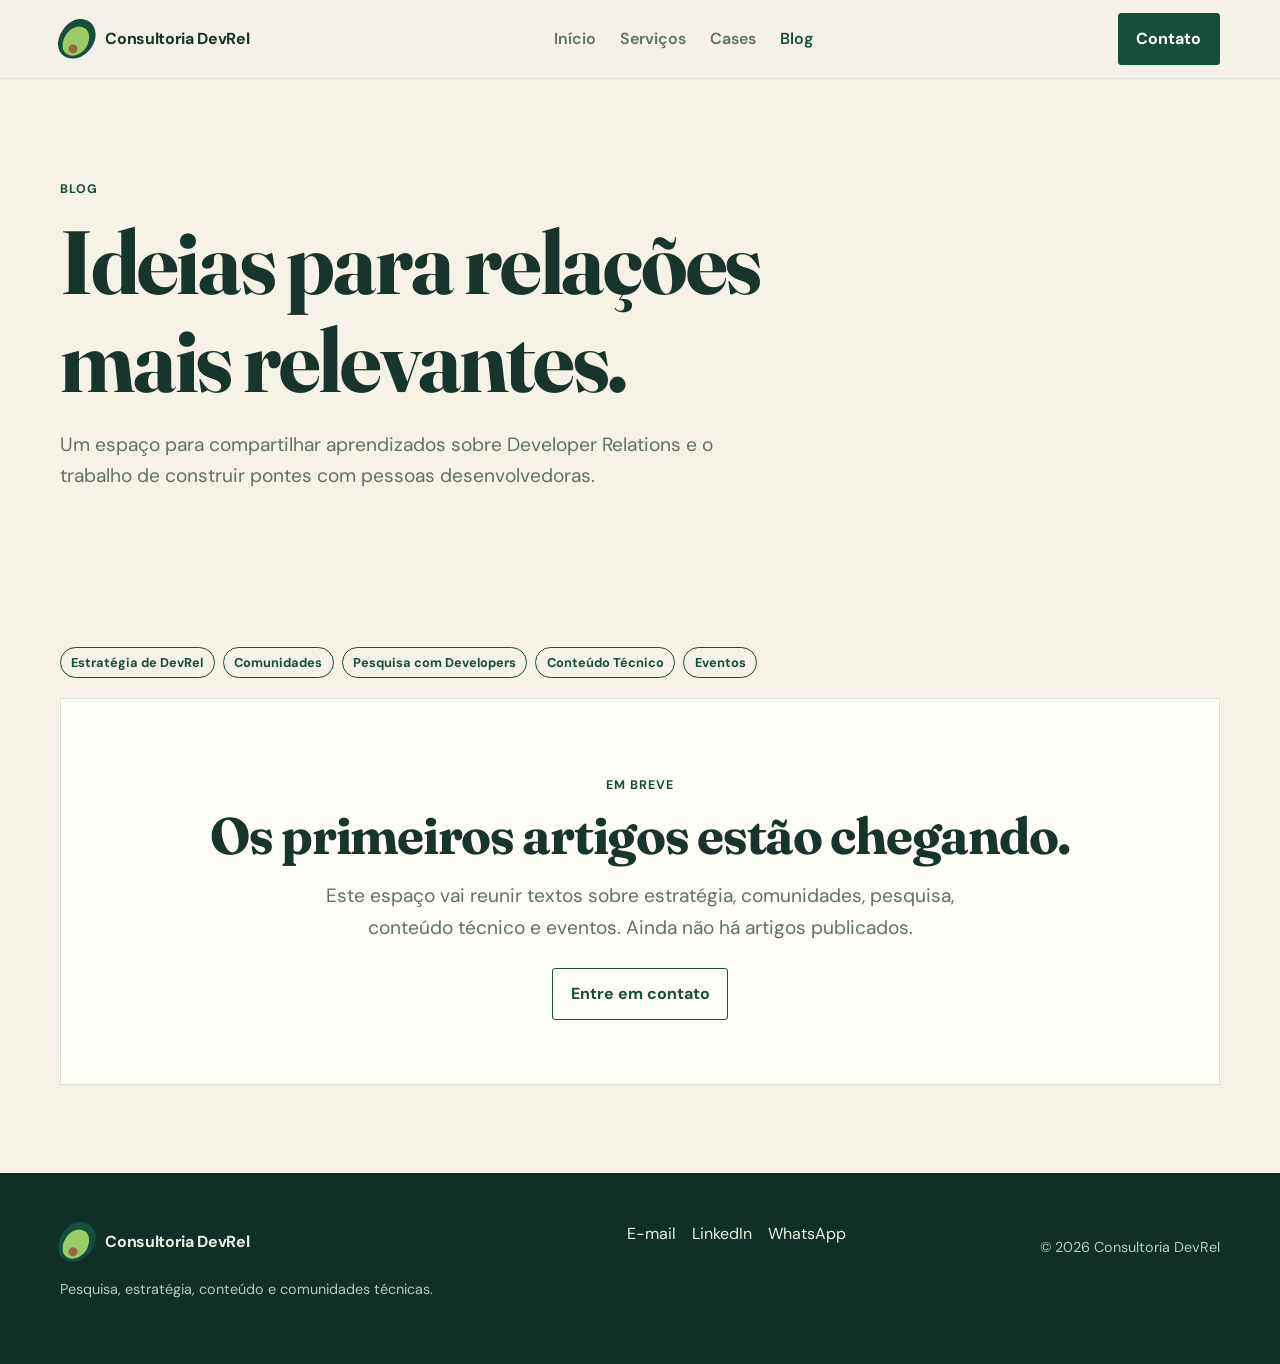
==== blog.html @ 7296d5de "Adiciona estrutura inicial do site com páginas para Blog, Cases e Serviços, além de estilos e script" ====
<!doctype html><html lang="pt-BR"><head><meta charset="utf-8"><meta name="viewport" content="width=device-width, initial-scale=1"><meta name="description" content="Artigos sobre Developer Relations, comunidades, pesquisa, conteúdo técnico e eventos."><title>Blog | Consultoria DevRel</title><link rel="stylesheet" href="css/styles.css"></head><body><a class="skip-link" href="#conteudo">Pular para o conteúdo</a><header class="site-header"><div class="container nav-wrap"><a class="brand" href="index.html"><span class="avocado" aria-hidden="true"></span><span>Consultoria DevRel</span></a><button class="nav-toggle" type="button" aria-expanded="false" aria-controls="main-menu" data-menu-toggle>Menu</button><nav id="main-menu" class="nav-list" data-menu aria-label="Navegação principal"><a href="index.html">Início</a><a href="servicos.html">Serviços</a><a href="cases.html">Cases</a><a aria-current="page" href="blog.html">Blog</a></nav><div class="contact-links" data-menu><a class="button button-primary" href="index.html#contato">Contato</a></div></div></header><main id="conteudo"><section class="page-intro"><div class="container"><p class="eyebrow">Blog</p><h1>Ideias para relações mais relevantes.</h1><p class="lede">Um espaço para compartilhar aprendizados sobre Developer Relations e o trabalho de construir pontes com pessoas desenvolvedoras.</p></div></section><section class="section"><div class="container"><div class="case-meta"><span class="status">Estratégia de DevRel</span><span class="status">Comunidades</span><span class="status">Pesquisa com Developers</span><span class="status">Conteúdo Técnico</span><span class="status">Eventos</span></div><div class="blog-empty"><p class="eyebrow">Em breve</p><h2>Os primeiros artigos estão chegando.</h2><p class="lede" style="margin:0 auto 1.5rem">Este espaço vai reunir textos sobre estratégia, comunidades, pesquisa, conteúdo técnico e eventos. Ainda não há artigos publicados.</p><a class="button button-secondary" href="index.html#contato">Entre em contato</a></div></div></section></main><footer><div class="container footer-wrap"><div><a class="brand" href="index.html"><span class="avocado" aria-hidden="true"></span><span>Consultoria DevRel</span></a><p class="small">Pesquisa, estratégia, conteúdo e comunidades técnicas.</p></div><div class="footer-links"><a href="mailto:pachicodes@gmail.com">E-mail</a><a href="https://www.linkedin.com/company/consultoriadevrel" target="_blank" rel="noopener">LinkedIn</a><a href="https://wa.me/5514936180712" target="_blank" rel="noopener">WhatsApp</a></div><p class="small">© <span data-year></span> Consultoria DevRel</p></div></footer><script src="js/site.js"></script></body></html>
---- css/styles.css ----
@import url('https://fonts.googleapis.com/css2?family=DM+Sans:wght@400;500;600;700&family=Fraunces:opsz,wght@9..144,600;9..144,700&display=swap');

:root { --cream:#f7f2e8; --paper:#fffdf8; --ink:#18352d; --muted:#5f7068; --green:#164d3b; --leaf:#9acb67; --lime:#d8edb5; --line:#d9e2d4; --focus:#d66b32; --max:1160px; }
* { box-sizing:border-box; }
html { scroll-behavior:smooth; }
body { margin:0; background:var(--cream); color:var(--ink); font:400 1rem/1.65 'DM Sans',sans-serif; }
a { color:inherit; }
img { max-width:100%; display:block; }
:focus-visible { outline:3px solid var(--focus); outline-offset:4px; }
.skip-link { position:absolute; left:1rem; top:-4rem; background:var(--green); color:#fff; padding:.6rem 1rem; z-index:20; }
.skip-link:focus { top:1rem; }
.container { width:min(var(--max),calc(100% - 2.5rem)); margin-inline:auto; }
.site-header { border-bottom:1px solid var(--line); background:rgba(247,242,232,.94); position:relative; z-index:5; }
.nav-wrap { min-height:78px; display:flex; align-items:center; justify-content:space-between; gap:2rem; }
.brand { display:flex; align-items:center; gap:.7rem; text-decoration:none; font-weight:700; letter-spacing:-.02em; }
.avocado { width:34px; height:42px; border-radius:55% 45% 58% 42%; background:var(--green); display:grid; place-items:end center; padding-bottom:3px; transform:rotate(25deg); position:relative; }
.avocado::before { content:''; width:24px; height:31px; border-radius:55% 45% 58% 42%; background:var(--leaf); }
.avocado::after { content:''; position:absolute; width:9px; height:9px; border-radius:50%; background:#9b673f; bottom:6px; }
.nav-toggle { display:none; border:1px solid var(--green); background:transparent; color:var(--green); padding:.5rem .7rem; font:inherit; font-weight:700; }
.nav-list { display:flex; align-items:center; gap:1.5rem; list-style:none; padding:0; margin:0; }
.nav-list a { text-decoration:none; font-weight:600; color:var(--muted); }
.nav-list a:hover,.nav-list a[aria-current='page'] { color:var(--green); }
.contact-links { display:flex; gap:.5rem; align-items:center; }
.button { display:inline-flex; align-items:center; justify-content:center; gap:.5rem; border:1px solid var(--green); padding:.75rem 1.1rem; text-decoration:none; font-weight:700; border-radius:3px; transition:transform .2s,background .2s; }
.button:hover { transform:translateY(-2px); }
.button-primary { color:#fff; background:var(--green); }
.button-secondary { color:var(--green); background:transparent; }
.button-light { background:var(--lime); color:var(--green); border-color:var(--lime); }
.hero { padding:7rem 0 5rem; background:linear-gradient(125deg,var(--cream) 60%,var(--lime)); }
.eyebrow { color:var(--green); font-weight:700; letter-spacing:.08em; text-transform:uppercase; font-size:.78rem; }
h1,h2,h3 { font-family:'Fraunces',Georgia,serif; line-height:1.1; letter-spacing:-.025em; margin:0 0 1rem; }
h1 { font-size:clamp(2.8rem,7vw,5.8rem); max-width:850px; }
h2 { font-size:clamp(2rem,4vw,3.4rem); }
h3 { font-size:1.45rem; }
.lede { font-size:1.2rem; color:var(--muted); max-width:700px; }
.hero-actions { display:flex; flex-wrap:wrap; gap:.75rem; margin-top:2rem; }
.section { padding:5.5rem 0; }
.section-heading { display:flex; justify-content:space-between; gap:2rem; align-items:end; margin-bottom:2.5rem; }
.section-heading p { max-width:470px; color:var(--muted); margin:0; }
.grid-3 { display:grid; grid-template-columns:repeat(3,1fr); gap:1rem; }
.grid-2 { display:grid; grid-template-columns:repeat(2,1fr); gap:1rem; }
.step,.service-card,.case-card,.blog-empty,.contact-panel { background:var(--paper); border:1px solid var(--line); padding:1.6rem; }
.step-number { color:var(--focus); font-weight:700; }
.step p,.service-card p,.case-card p { color:var(--muted); }
.service-card { min-height:250px; display:flex; flex-direction:column; }
.service-card a,.text-link { margin-top:auto; color:var(--green); font-weight:700; text-decoration:underline; text-underline-offset:3px; }
.band { background:var(--green); color:#fff; }
.band .lede,.band p { color:#dce9dc; }
.book { display:grid; grid-template-columns:1.15fr .85fr; gap:3rem; align-items:center; }
.book-cover { min-height:290px; background:var(--leaf); padding:2rem; display:flex; align-items:end; position:relative; overflow:hidden; }
.book-cover::after { content:'DEVREL'; position:absolute; right:-1rem; top:1rem; color:rgba(24,53,45,.14); font:700 5rem/1 'Fraunces',serif; transform:rotate(90deg); }
.book-cover strong { font:700 2.4rem/1.05 'Fraunces',serif; max-width:280px; }
.contact-panel { display:grid; grid-template-columns:1fr 1fr 1fr; gap:1rem; }
.contact-panel a { display:flex; flex-direction:column; gap:.3rem; padding:1rem; text-decoration:none; border:1px solid var(--line); }
.contact-panel a:hover { background:var(--lime); }
.contact-label { color:var(--muted); font-size:.85rem; }
.page-intro { padding:5.5rem 0 3rem; }
.page-intro h1 { max-width:800px; }
.service-detail { display:grid; grid-template-columns:.75fr 1.25fr; gap:3rem; padding:2.5rem 0; border-top:1px solid var(--line); }
.service-detail ul { margin:0; padding-left:1.2rem; }
.case-meta { display:flex; flex-wrap:wrap; gap:.5rem; margin-bottom:1.2rem; }
.status { border:1px solid var(--green); border-radius:20px; padding:.25rem .65rem; font-size:.8rem; font-weight:700; color:var(--green); }
.case-card { display:flex; flex-direction:column; min-height:270px; }
.case-card .status { align-self:flex-start; }
.detail { max-width:780px; }
.detail .lead { font-size:1.25rem; color:var(--muted); }
.detail section { padding:2rem 0; border-top:1px solid var(--line); }
.blog-empty { text-align:center; padding:4rem 1.5rem; }
footer { padding:3rem 0; background:#102f26; color:#e7f0e2; }
.footer-wrap { display:flex; justify-content:space-between; gap:2rem; align-items:start; }
footer a { color:#e7f0e2; text-decoration:none; }
.footer-links { display:flex; gap:1rem; flex-wrap:wrap; }
.small { font-size:.9rem; color:var(--muted); }
footer .small { color:#b8cbb8; }
@media (max-width:820px) { .nav-toggle { display:block; } .nav-list,.contact-links { display:none; } .nav-list.is-open,.contact-links.is-open { display:flex; } .nav-wrap { flex-wrap:wrap; } .nav-list { order:3; width:100%; flex-direction:column; align-items:flex-start; padding-bottom:1rem; } .contact-links { order:4; width:100%; padding-bottom:1rem; } .grid-3,.grid-2,.book,.contact-panel,.service-detail { grid-template-columns:1fr; } .hero { padding:4.5rem 0 3.5rem; } .section { padding:4rem 0; } .section-heading,.footer-wrap { display:block; } .section-heading p { margin-top:1rem; } .footer-links { margin-top:1rem; } }
@media (prefers-reduced-motion:reduce) { *,html { scroll-behavior:auto!important; transition:none!important; } }
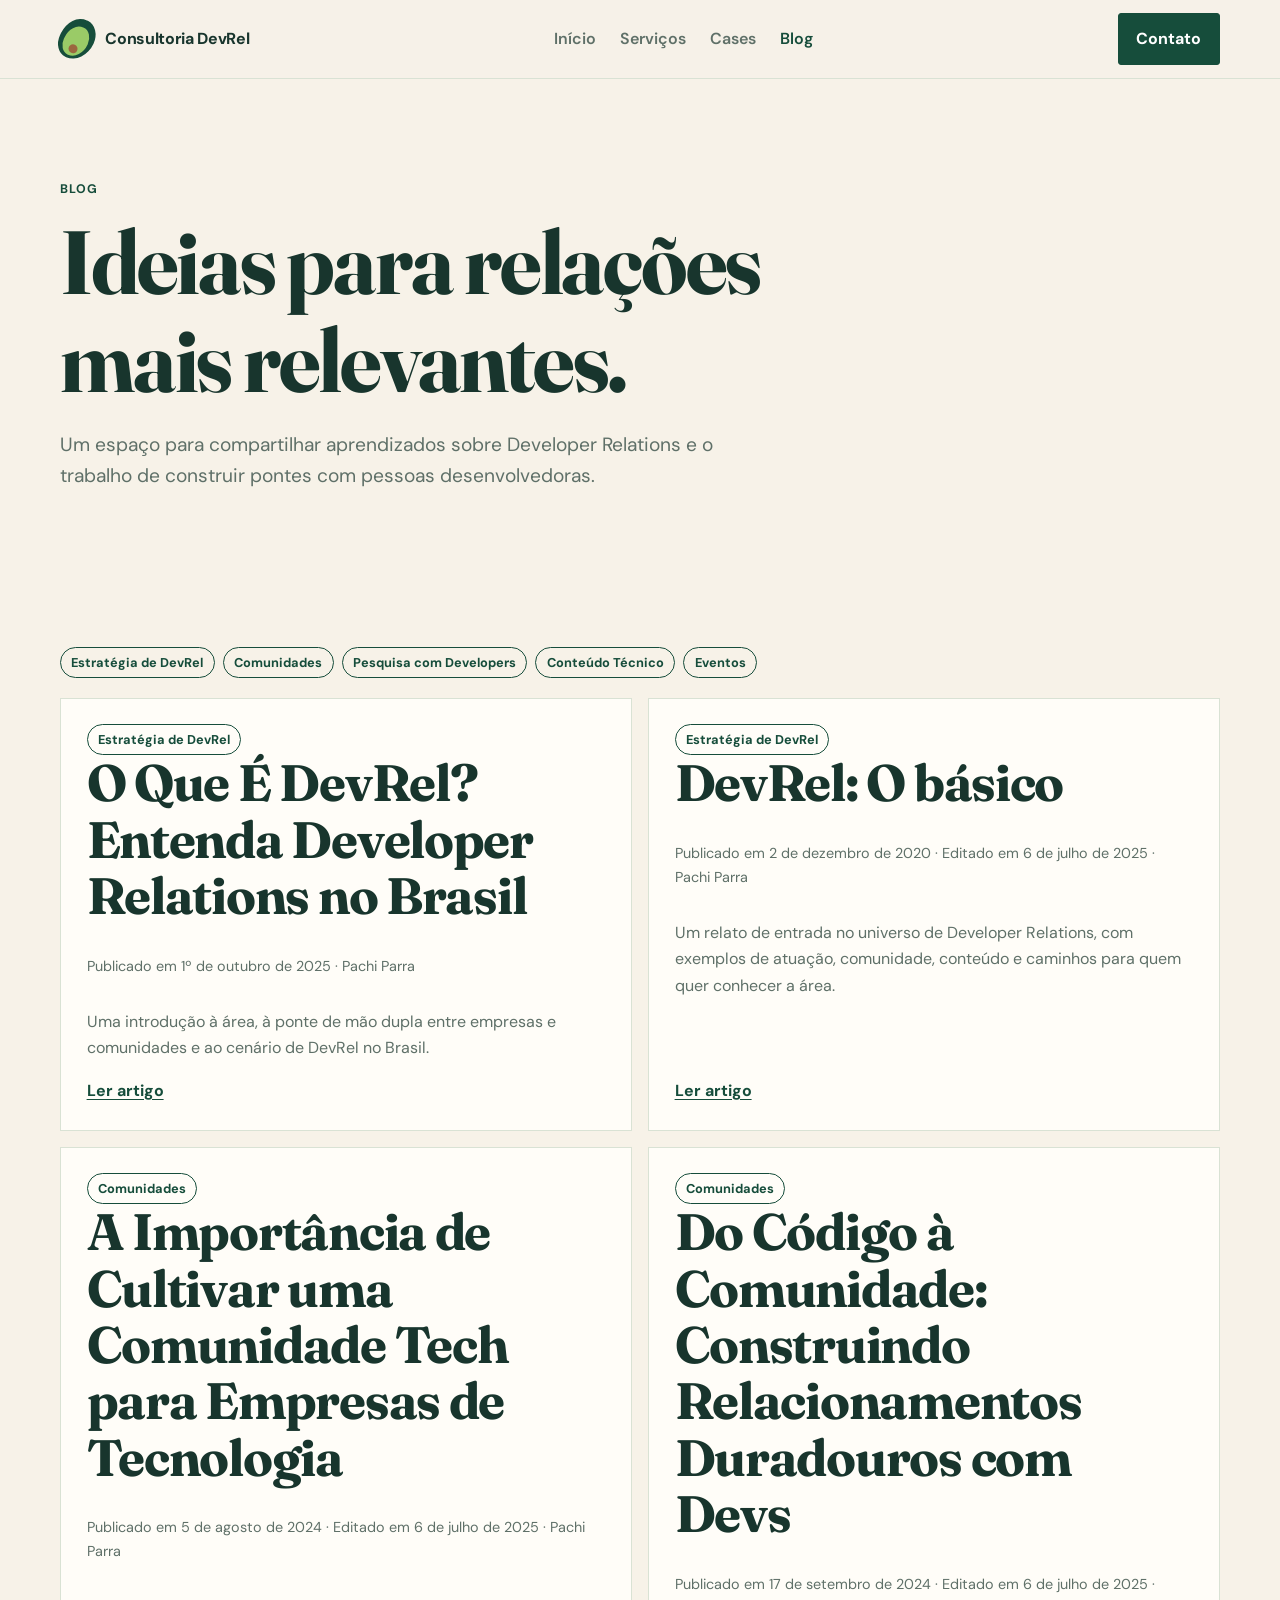
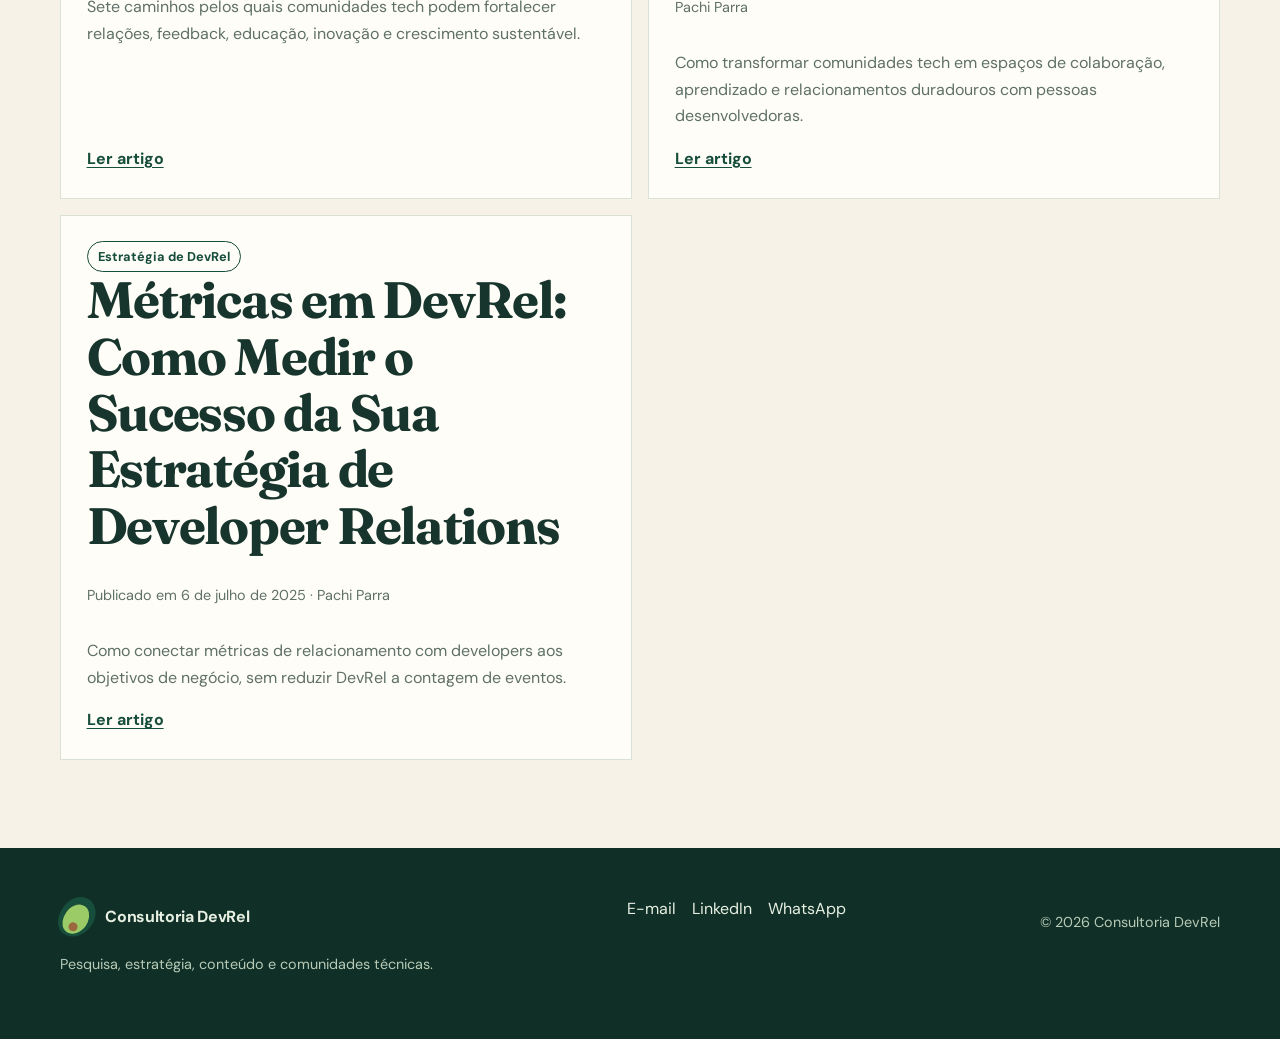
==== commit 77d5796e: "Adiciona novas páginas ao blog: "O Que É DevRel?", "DevRel: O básico" e "A Importância de Cultivar u" ====
--- a/blog.html
+++ b/blog.html
@@ -1 +1,34 @@
-<!doctype html><html lang="pt-BR"><head><meta charset="utf-8"><meta name="viewport" content="width=device-width, initial-scale=1"><meta name="description" content="Artigos sobre Developer Relations, comunidades, pesquisa, conteúdo técnico e eventos."><title>Blog | Consultoria DevRel</title><link rel="stylesheet" href="css/styles.css"></head><body><a class="skip-link" href="#conteudo">Pular para o conteúdo</a><header class="site-header"><div class="container nav-wrap"><a class="brand" href="index.html"><span class="avocado" aria-hidden="true"></span><span>Consultoria DevRel</span></a><button class="nav-toggle" type="button" aria-expanded="false" aria-controls="main-menu" data-menu-toggle>Menu</button><nav id="main-menu" class="nav-list" data-menu aria-label="Navegação principal"><a href="index.html">Início</a><a href="servicos.html">Serviços</a><a href="cases.html">Cases</a><a aria-current="page" href="blog.html">Blog</a></nav><div class="contact-links" data-menu><a class="button button-primary" href="index.html#contato">Contato</a></div></div></header><main id="conteudo"><section class="page-intro"><div class="container"><p class="eyebrow">Blog</p><h1>Ideias para relações mais relevantes.</h1><p class="lede">Um espaço para compartilhar aprendizados sobre Developer Relations e o trabalho de construir pontes com pessoas desenvolvedoras.</p></div></section><section class="section"><div class="container"><div class="case-meta"><span class="status">Estratégia de DevRel</span><span class="status">Comunidades</span><span class="status">Pesquisa com Developers</span><span class="status">Conteúdo Técnico</span><span class="status">Eventos</span></div><div class="blog-empty"><p class="eyebrow">Em breve</p><h2>Os primeiros artigos estão chegando.</h2><p class="lede" style="margin:0 auto 1.5rem">Este espaço vai reunir textos sobre estratégia, comunidades, pesquisa, conteúdo técnico e eventos. Ainda não há artigos publicados.</p><a class="button button-secondary" href="index.html#contato">Entre em contato</a></div></div></section></main><footer><div class="container footer-wrap"><div><a class="brand" href="index.html"><span class="avocado" aria-hidden="true"></span><span>Consultoria DevRel</span></a><p class="small">Pesquisa, estratégia, conteúdo e comunidades técnicas.</p></div><div class="footer-links"><a href="mailto:pachicodes@gmail.com">E-mail</a><a href="https://www.linkedin.com/company/consultoriadevrel" target="_blank" rel="noopener">LinkedIn</a><a href="https://wa.me/5514936180712" target="_blank" rel="noopener">WhatsApp</a></div><p class="small">© <span data-year></span> Consultoria DevRel</p></div></footer><script src="js/site.js"></script></body></html>+<!doctype html>
+<html lang="pt-BR">
+<head>
+  <meta charset="utf-8">
+  <meta name="viewport" content="width=device-width, initial-scale=1">
+  <meta name="description" content="Artigos sobre Developer Relations, comunidades, pesquisa, conteúdo técnico e eventos.">
+  <title>Blog | Consultoria DevRel</title>
+  <link rel="stylesheet" href="css/styles.css">
+</head>
+<body>
+  <a class="skip-link" href="#conteudo">Pular para o conteúdo</a>
+  <header class="site-header"><div class="container nav-wrap">
+    <a class="brand" href="index.html"><span class="avocado" aria-hidden="true"></span><span>Consultoria DevRel</span></a>
+    <button class="nav-toggle" type="button" aria-expanded="false" aria-controls="main-menu" data-menu-toggle>Menu</button>
+    <nav id="main-menu" class="nav-list" data-menu aria-label="Navegação principal"><a href="index.html">Início</a><a href="servicos.html">Serviços</a><a href="cases.html">Cases</a><a aria-current="page" href="blog.html">Blog</a></nav>
+    <div class="contact-links" data-menu><a class="button button-primary" href="index.html#contato">Contato</a></div>
+  </div></header>
+  <main id="conteudo">
+    <section class="page-intro"><div class="container"><p class="eyebrow">Blog</p><h1>Ideias para relações mais relevantes.</h1><p class="lede">Um espaço para compartilhar aprendizados sobre Developer Relations e o trabalho de construir pontes com pessoas desenvolvedoras.</p></div></section>
+    <section class="section"><div class="container">
+      <div class="case-meta"><span class="status">Estratégia de DevRel</span><span class="status">Comunidades</span><span class="status">Pesquisa com Developers</span><span class="status">Conteúdo Técnico</span><span class="status">Eventos</span></div>
+      <div class="grid-2">
+        <article class="case-card"><span class="status">Estratégia de DevRel</span><h2>O Que É DevRel? Entenda Developer Relations no Brasil</h2><p class="small">Publicado em 1º de outubro de 2025 · Pachi Parra</p><p>Uma introdução à área, à ponte de mão dupla entre empresas e comunidades e ao cenário de DevRel no Brasil.</p><a class="text-link" href="pages/blog/o-que-e-devrel.html">Ler artigo</a></article>
+        <article class="case-card"><span class="status">Estratégia de DevRel</span><h2>DevRel: O básico</h2><p class="small">Publicado em 2 de dezembro de 2020 · Editado em 6 de julho de 2025 · Pachi Parra</p><p>Um relato de entrada no universo de Developer Relations, com exemplos de atuação, comunidade, conteúdo e caminhos para quem quer conhecer a área.</p><a class="text-link" href="pages/blog/devrel-o-basico.html">Ler artigo</a></article>
+        <article class="case-card"><span class="status">Comunidades</span><h2>A Importância de Cultivar uma Comunidade Tech para Empresas de Tecnologia</h2><p class="small">Publicado em 5 de agosto de 2024 · Editado em 6 de julho de 2025 · Pachi Parra</p><p>Sete caminhos pelos quais comunidades tech podem fortalecer relações, feedback, educação, inovação e crescimento sustentável.</p><a class="text-link" href="pages/blog/comunidade-tech-empresas.html">Ler artigo</a></article>
+        <article class="case-card"><span class="status">Comunidades</span><h2>Do Código à Comunidade: Construindo Relacionamentos Duradouros com Devs</h2><p class="small">Publicado em 17 de setembro de 2024 · Editado em 6 de julho de 2025 · Pachi Parra</p><p>Como transformar comunidades tech em espaços de colaboração, aprendizado e relacionamentos duradouros com pessoas desenvolvedoras.</p><a class="text-link" href="pages/blog/do-codigo-a-comunidade.html">Ler artigo</a></article>
+        <article class="case-card"><span class="status">Estratégia de DevRel</span><h2>Métricas em DevRel: Como Medir o Sucesso da Sua Estratégia de Developer Relations</h2><p class="small">Publicado em 6 de julho de 2025 · Pachi Parra</p><p>Como conectar métricas de relacionamento com developers aos objetivos de negócio, sem reduzir DevRel a contagem de eventos.</p><a class="text-link" href="pages/blog/metricas-em-devrel.html">Ler artigo</a></article>
+      </div>
+    </div></section>
+  </main>
+  <footer><div class="container footer-wrap"><div><a class="brand" href="index.html"><span class="avocado" aria-hidden="true"></span><span>Consultoria DevRel</span></a><p class="small">Pesquisa, estratégia, conteúdo e comunidades técnicas.</p></div><div class="footer-links"><a href="mailto:pachicodes@gmail.com">E-mail</a><a href="https://www.linkedin.com/company/consultoriadevrel" target="_blank" rel="noopener">LinkedIn</a><a href="https://wa.me/5514936180712" target="_blank" rel="noopener">WhatsApp</a></div><p class="small">© <span data-year></span> Consultoria DevRel</p></div></footer>
+  <script src="js/site.js"></script>
+</body>
+</html>
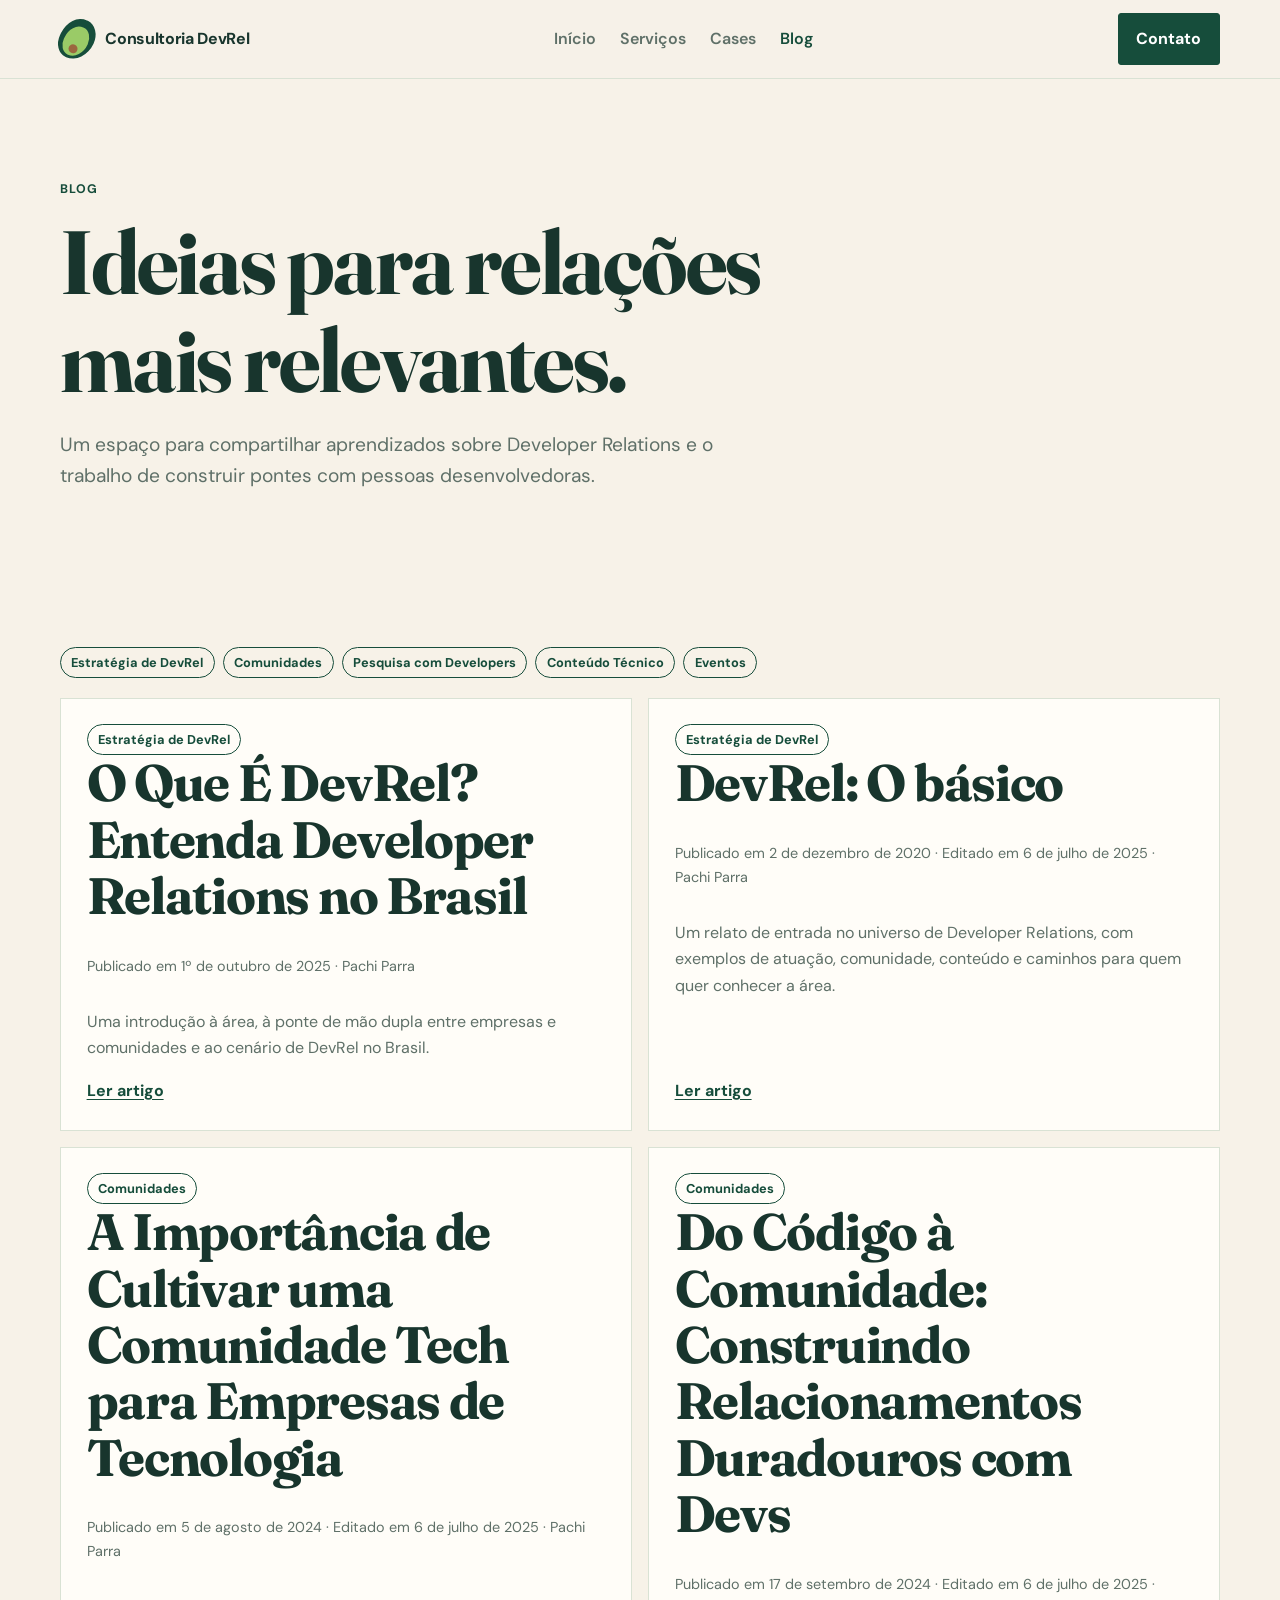
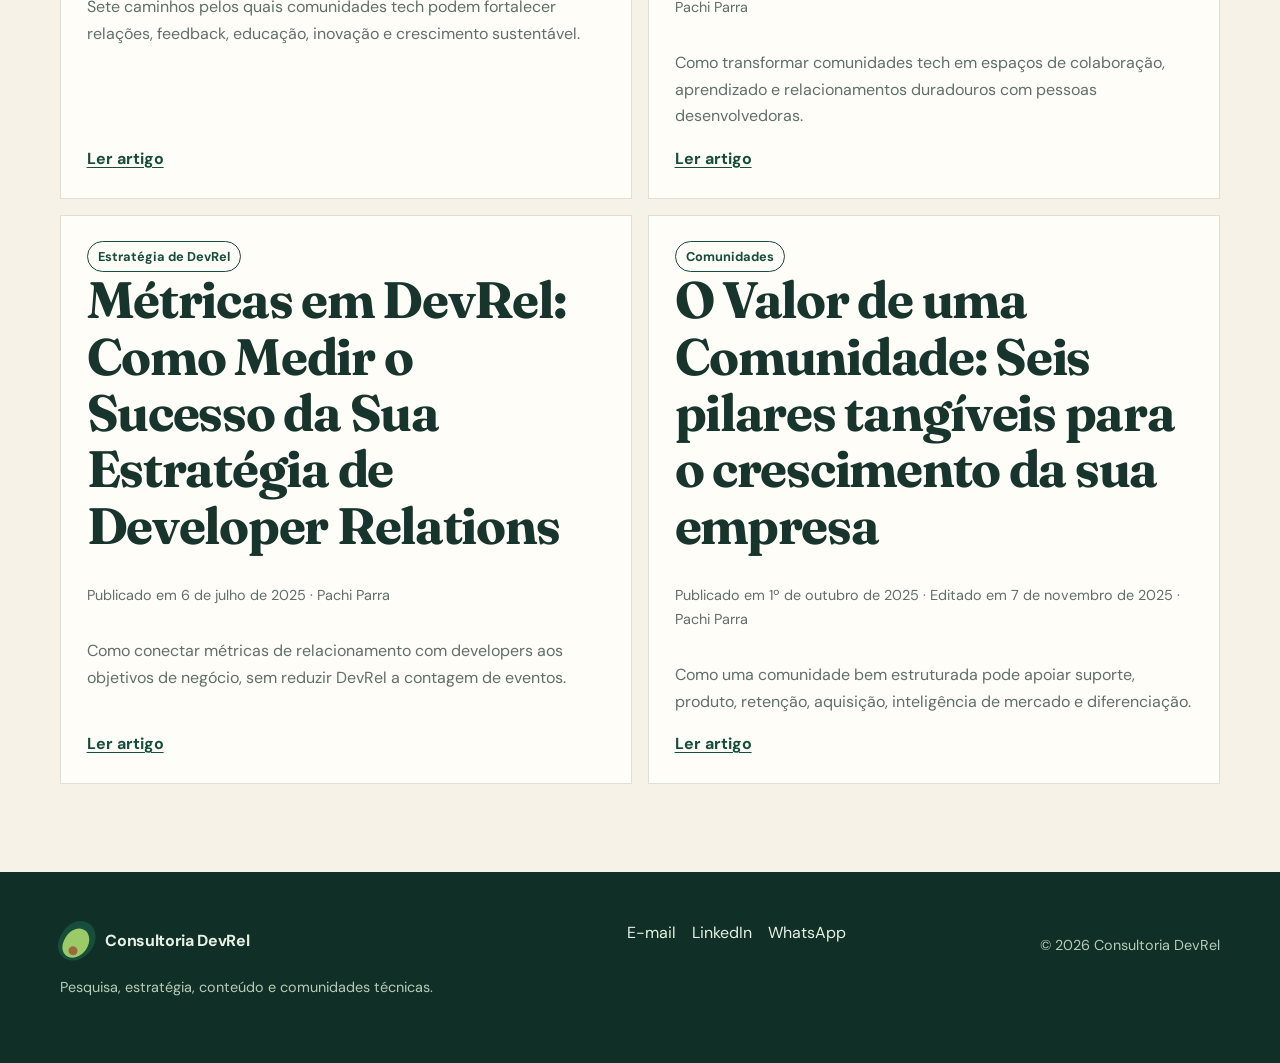
==== commit 018107ee: "Adiciona artigo "O Valor de uma Comunidade: Seis pilares tangíveis para o crescimento da sua empresa" ====
--- a/blog.html
+++ b/blog.html
@@ -25,6 +25,7 @@
         <article class="case-card"><span class="status">Comunidades</span><h2>A Importância de Cultivar uma Comunidade Tech para Empresas de Tecnologia</h2><p class="small">Publicado em 5 de agosto de 2024 · Editado em 6 de julho de 2025 · Pachi Parra</p><p>Sete caminhos pelos quais comunidades tech podem fortalecer relações, feedback, educação, inovação e crescimento sustentável.</p><a class="text-link" href="pages/blog/comunidade-tech-empresas.html">Ler artigo</a></article>
         <article class="case-card"><span class="status">Comunidades</span><h2>Do Código à Comunidade: Construindo Relacionamentos Duradouros com Devs</h2><p class="small">Publicado em 17 de setembro de 2024 · Editado em 6 de julho de 2025 · Pachi Parra</p><p>Como transformar comunidades tech em espaços de colaboração, aprendizado e relacionamentos duradouros com pessoas desenvolvedoras.</p><a class="text-link" href="pages/blog/do-codigo-a-comunidade.html">Ler artigo</a></article>
         <article class="case-card"><span class="status">Estratégia de DevRel</span><h2>Métricas em DevRel: Como Medir o Sucesso da Sua Estratégia de Developer Relations</h2><p class="small">Publicado em 6 de julho de 2025 · Pachi Parra</p><p>Como conectar métricas de relacionamento com developers aos objetivos de negócio, sem reduzir DevRel a contagem de eventos.</p><a class="text-link" href="pages/blog/metricas-em-devrel.html">Ler artigo</a></article>
+        <article class="case-card"><span class="status">Comunidades</span><h2>O Valor de uma Comunidade: Seis pilares tangíveis para o crescimento da sua empresa</h2><p class="small">Publicado em 1º de outubro de 2025 · Editado em 7 de novembro de 2025 · Pachi Parra</p><p>Como uma comunidade bem estruturada pode apoiar suporte, produto, retenção, aquisição, inteligência de mercado e diferenciação.</p><a class="text-link" href="pages/blog/valor-de-uma-comunidade.html">Ler artigo</a></article>
       </div>
     </div></section>
   </main>
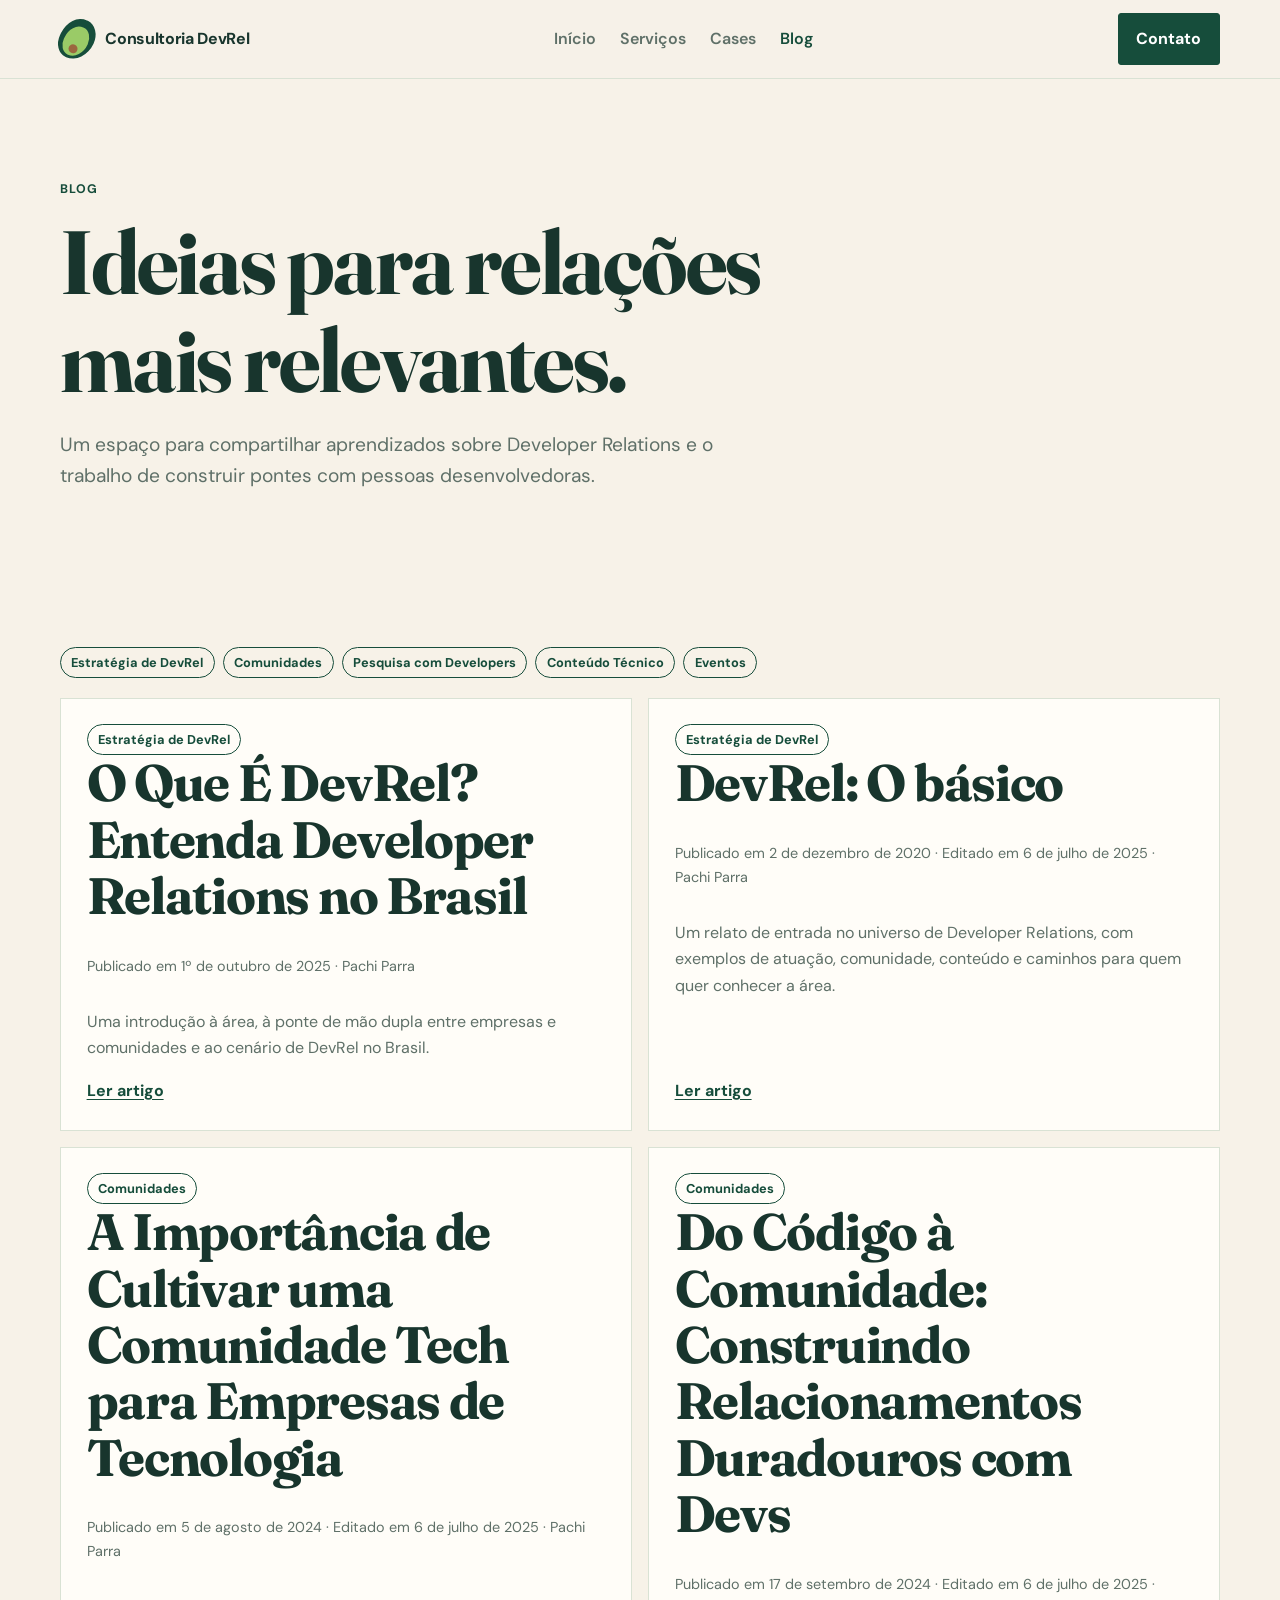
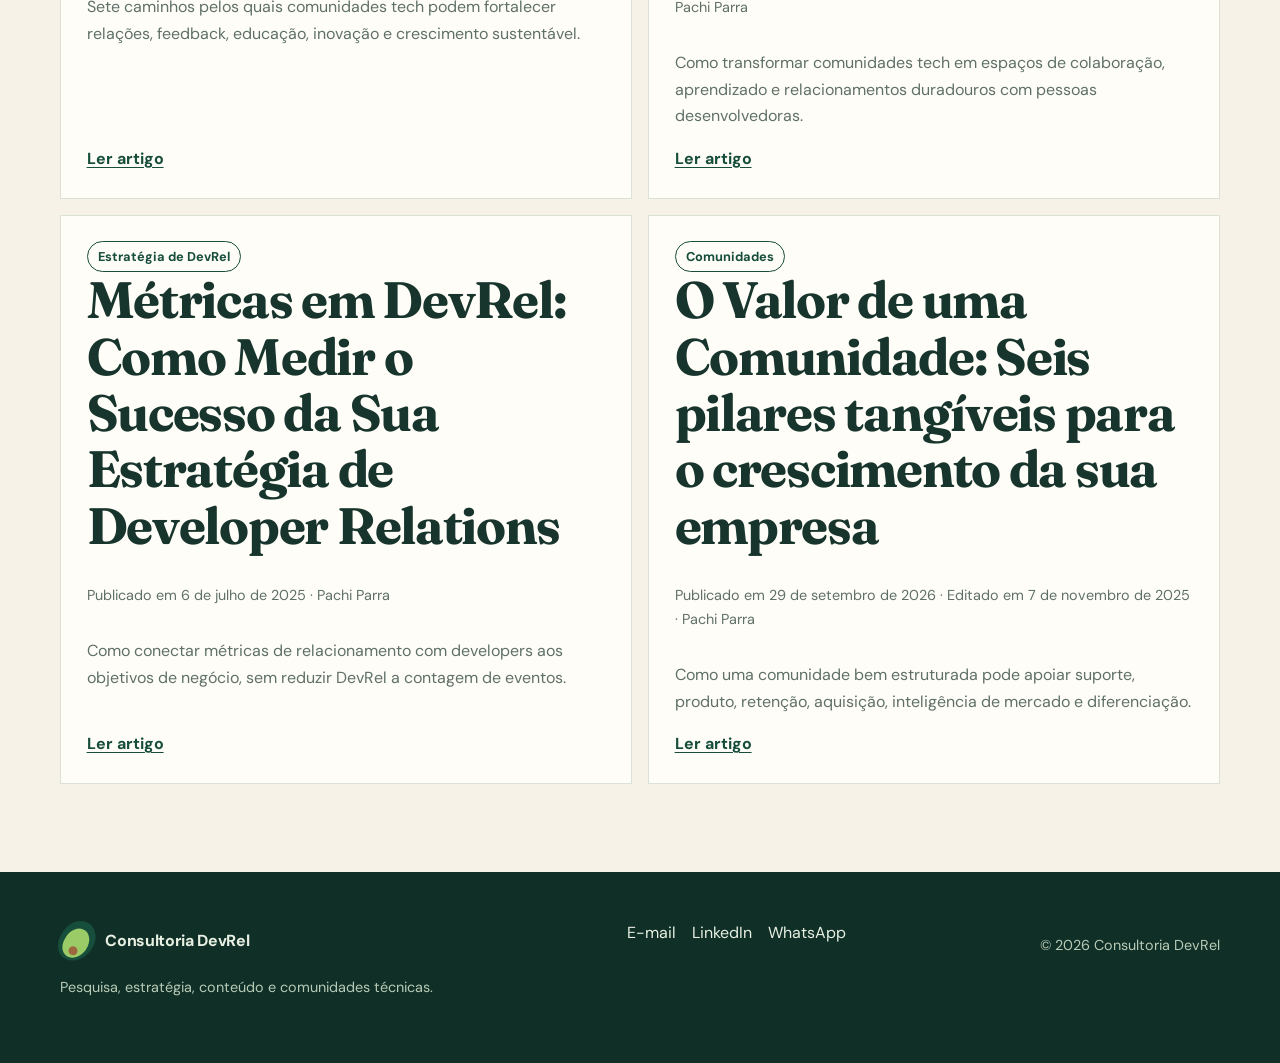
==== commit ccd826e7: "Atualiza a data de publicação do artigo "O Valor de uma Comunidade" para 29 de setembro de 2026." ====
--- a/blog.html
+++ b/blog.html
@@ -25,7 +25,7 @@
         <article class="case-card"><span class="status">Comunidades</span><h2>A Importância de Cultivar uma Comunidade Tech para Empresas de Tecnologia</h2><p class="small">Publicado em 5 de agosto de 2024 · Editado em 6 de julho de 2025 · Pachi Parra</p><p>Sete caminhos pelos quais comunidades tech podem fortalecer relações, feedback, educação, inovação e crescimento sustentável.</p><a class="text-link" href="pages/blog/comunidade-tech-empresas.html">Ler artigo</a></article>
         <article class="case-card"><span class="status">Comunidades</span><h2>Do Código à Comunidade: Construindo Relacionamentos Duradouros com Devs</h2><p class="small">Publicado em 17 de setembro de 2024 · Editado em 6 de julho de 2025 · Pachi Parra</p><p>Como transformar comunidades tech em espaços de colaboração, aprendizado e relacionamentos duradouros com pessoas desenvolvedoras.</p><a class="text-link" href="pages/blog/do-codigo-a-comunidade.html">Ler artigo</a></article>
         <article class="case-card"><span class="status">Estratégia de DevRel</span><h2>Métricas em DevRel: Como Medir o Sucesso da Sua Estratégia de Developer Relations</h2><p class="small">Publicado em 6 de julho de 2025 · Pachi Parra</p><p>Como conectar métricas de relacionamento com developers aos objetivos de negócio, sem reduzir DevRel a contagem de eventos.</p><a class="text-link" href="pages/blog/metricas-em-devrel.html">Ler artigo</a></article>
-        <article class="case-card"><span class="status">Comunidades</span><h2>O Valor de uma Comunidade: Seis pilares tangíveis para o crescimento da sua empresa</h2><p class="small">Publicado em 1º de outubro de 2025 · Editado em 7 de novembro de 2025 · Pachi Parra</p><p>Como uma comunidade bem estruturada pode apoiar suporte, produto, retenção, aquisição, inteligência de mercado e diferenciação.</p><a class="text-link" href="pages/blog/valor-de-uma-comunidade.html">Ler artigo</a></article>
+        <article class="case-card"><span class="status">Comunidades</span><h2>O Valor de uma Comunidade: Seis pilares tangíveis para o crescimento da sua empresa</h2><p class="small">Publicado em 29 de setembro de 2026 · Editado em 7 de novembro de 2025 · Pachi Parra</p><p>Como uma comunidade bem estruturada pode apoiar suporte, produto, retenção, aquisição, inteligência de mercado e diferenciação.</p><a class="text-link" href="pages/blog/valor-de-uma-comunidade.html">Ler artigo</a></article>
       </div>
     </div></section>
   </main>
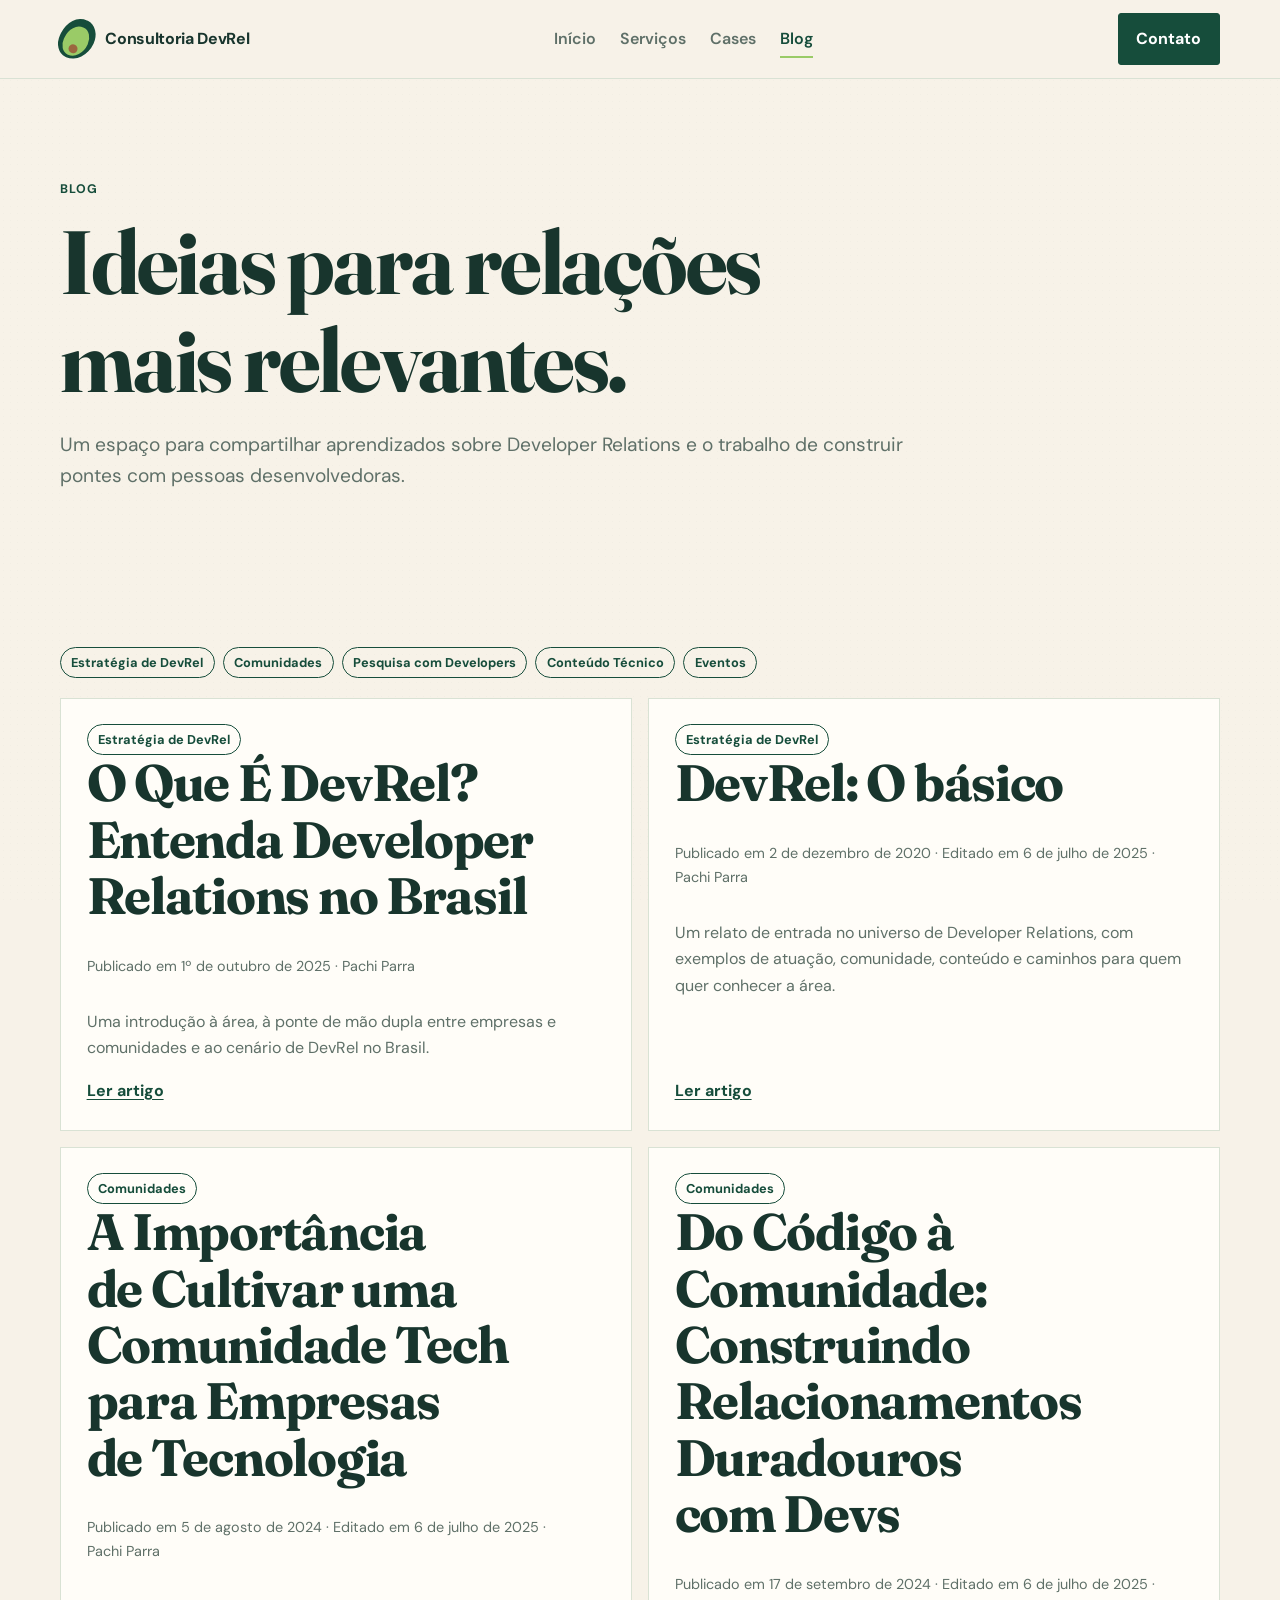
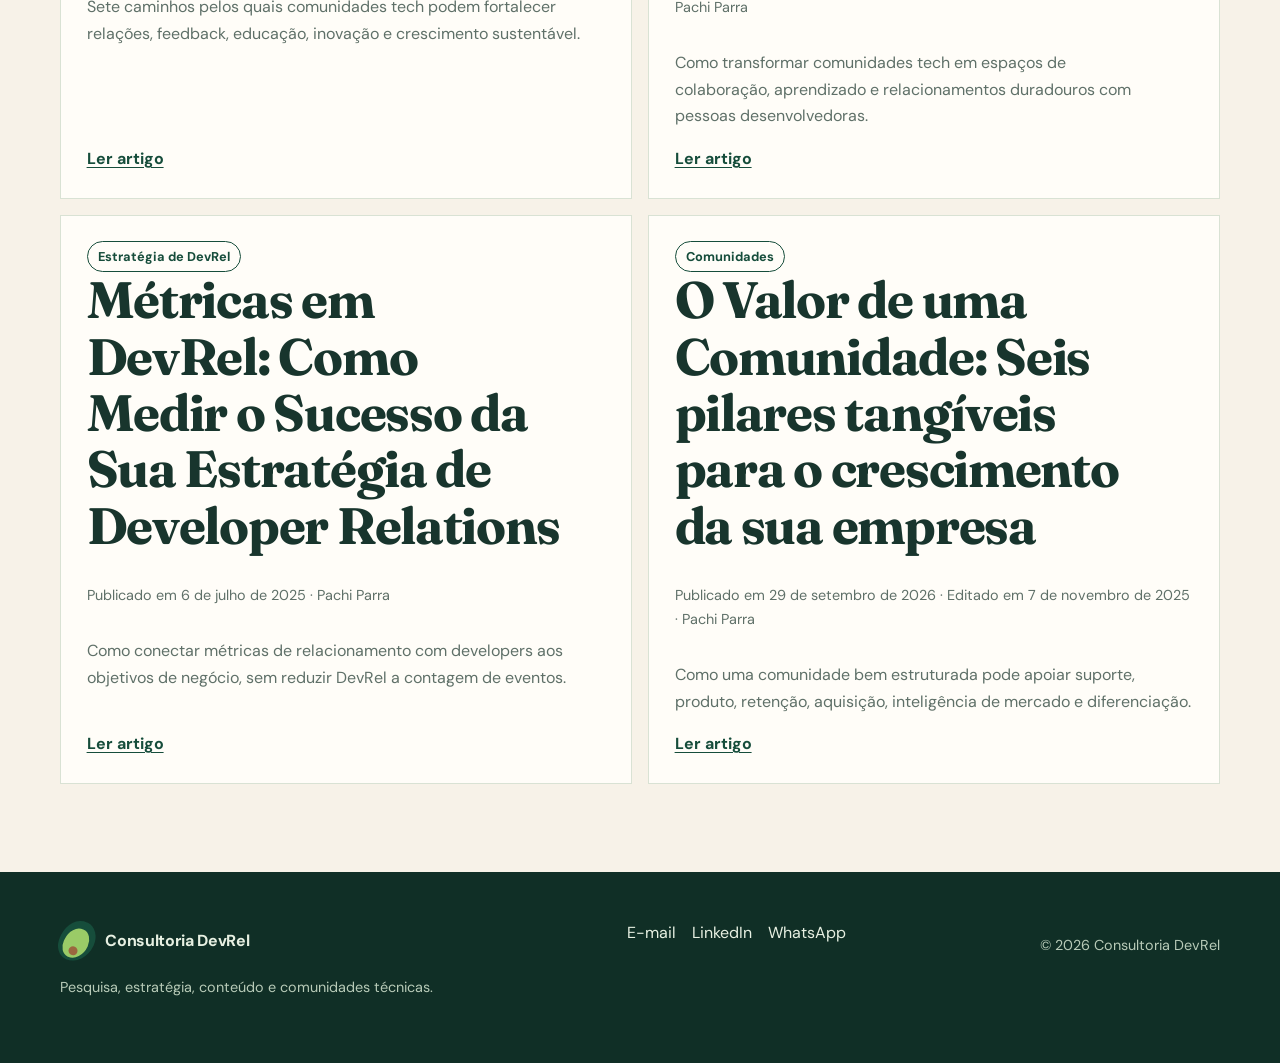
==== commit 6905126c: "Adiciona favicon e meta tags de tema em várias páginas, melhorando a identidade visual e a acessibil" ====
--- a/blog.html
+++ b/blog.html
@@ -4,7 +4,9 @@
   <meta charset="utf-8">
   <meta name="viewport" content="width=device-width, initial-scale=1">
   <meta name="description" content="Artigos sobre Developer Relations, comunidades, pesquisa, conteúdo técnico e eventos.">
+  <meta name="theme-color" content="#164d3b">
   <title>Blog | Consultoria DevRel</title>
+  <link rel="icon" href="assets/favicon.svg" type="image/svg+xml">
   <link rel="stylesheet" href="css/styles.css">
 </head>
 <body>
--- a/css/styles.css
+++ b/css/styles.css
@@ -3,7 +3,10 @@
 :root { --cream:#f7f2e8; --paper:#fffdf8; --ink:#18352d; --muted:#5f7068; --green:#164d3b; --leaf:#9acb67; --lime:#d8edb5; --line:#d9e2d4; --focus:#d66b32; --max:1160px; }
 * { box-sizing:border-box; }
 html { scroll-behavior:smooth; }
-body { margin:0; background:var(--cream); color:var(--ink); font:400 1rem/1.65 'DM Sans',sans-serif; }
+body { margin:0; background:var(--cream); color:var(--ink); font:400 1rem/1.65 'DM Sans',sans-serif; position:relative; }
+body::before { content:''; position:fixed; inset:0; pointer-events:none; opacity:.18; z-index:0; background-image:radial-gradient(rgba(24,53,45,.13) .55px,transparent .55px); background-size:7px 7px; mix-blend-mode:multiply; }
+header,main,footer { position:relative; z-index:1; }
+body.motion-ready { animation:page-in .65s ease both; }
 a { color:inherit; }
 img { max-width:100%; display:block; }
 :focus-visible { outline:3px solid var(--focus); outline-offset:4px; }
@@ -13,37 +16,44 @@
 .site-header { border-bottom:1px solid var(--line); background:rgba(247,242,232,.94); position:relative; z-index:5; }
 .nav-wrap { min-height:78px; display:flex; align-items:center; justify-content:space-between; gap:2rem; }
 .brand { display:flex; align-items:center; gap:.7rem; text-decoration:none; font-weight:700; letter-spacing:-.02em; }
-.avocado { width:34px; height:42px; border-radius:55% 45% 58% 42%; background:var(--green); display:grid; place-items:end center; padding-bottom:3px; transform:rotate(25deg); position:relative; }
+.brand:hover .avocado { transform:rotate(20deg) translateY(-2px) scale(1.04); }
+.avocado { width:34px; height:42px; border-radius:55% 45% 58% 42%; background:var(--green); display:grid; place-items:end center; padding-bottom:3px; transform:rotate(25deg); position:relative; animation:avocado-breathe 6s ease-in-out infinite; transition:transform .35s cubic-bezier(.22,1,.36,1); }
 .avocado::before { content:''; width:24px; height:31px; border-radius:55% 45% 58% 42%; background:var(--leaf); }
 .avocado::after { content:''; position:absolute; width:9px; height:9px; border-radius:50%; background:#9b673f; bottom:6px; }
 .nav-toggle { display:none; border:1px solid var(--green); background:transparent; color:var(--green); padding:.5rem .7rem; font:inherit; font-weight:700; }
 .nav-list { display:flex; align-items:center; gap:1.5rem; list-style:none; padding:0; margin:0; }
-.nav-list a { text-decoration:none; font-weight:600; color:var(--muted); }
+.nav-list a { text-decoration:none; font-weight:600; color:var(--muted); position:relative; }
+.nav-list a::after { content:''; position:absolute; left:0; right:100%; bottom:-.35rem; height:2px; background:var(--leaf); transition:right .3s cubic-bezier(.22,1,.36,1); }
+.nav-list a:hover::after,.nav-list a[aria-current='page']::after { right:0; }
 .nav-list a:hover,.nav-list a[aria-current='page'] { color:var(--green); }
 .contact-links { display:flex; gap:.5rem; align-items:center; }
-.button { display:inline-flex; align-items:center; justify-content:center; gap:.5rem; border:1px solid var(--green); padding:.75rem 1.1rem; text-decoration:none; font-weight:700; border-radius:3px; transition:transform .2s,background .2s; }
-.button:hover { transform:translateY(-2px); }
+.button { display:inline-flex; align-items:center; justify-content:center; gap:.5rem; border:1px solid var(--green); padding:.75rem 1.1rem; text-decoration:none; font-weight:700; border-radius:3px; transition:transform .25s cubic-bezier(.22,1,.36,1),background .25s,border-color .25s,box-shadow .25s; }
+.button:hover { transform:translateY(-2px); box-shadow:0 8px 18px rgba(22,77,59,.12); }
+.button:active { transform:translateY(0) scale(.98); }
 .button-primary { color:#fff; background:var(--green); }
 .button-secondary { color:var(--green); background:transparent; }
 .button-light { background:var(--lime); color:var(--green); border-color:var(--lime); }
 .hero { padding:7rem 0 5rem; background:linear-gradient(125deg,var(--cream) 60%,var(--lime)); }
 .eyebrow { color:var(--green); font-weight:700; letter-spacing:.08em; text-transform:uppercase; font-size:.78rem; }
-h1,h2,h3 { font-family:'Fraunces',Georgia,serif; line-height:1.1; letter-spacing:-.025em; margin:0 0 1rem; }
+h1,h2,h3 { font-family:'Fraunces',Georgia,serif; line-height:1.1; letter-spacing:-.025em; margin:0 0 1rem; text-wrap:balance; }
 h1 { font-size:clamp(2.8rem,7vw,5.8rem); max-width:850px; }
 h2 { font-size:clamp(2rem,4vw,3.4rem); }
 h3 { font-size:1.45rem; }
-.lede { font-size:1.2rem; color:var(--muted); max-width:700px; }
+.lede { font-size:1.2rem; color:var(--muted); max-width:65ch; text-wrap:pretty; }
+p,li { text-wrap:pretty; }
 .hero-actions { display:flex; flex-wrap:wrap; gap:.75rem; margin-top:2rem; }
 .section { padding:5.5rem 0; }
 .section-heading { display:flex; justify-content:space-between; gap:2rem; align-items:end; margin-bottom:2.5rem; }
 .section-heading p { max-width:470px; color:var(--muted); margin:0; }
 .grid-3 { display:grid; grid-template-columns:repeat(3,1fr); gap:1rem; }
 .grid-2 { display:grid; grid-template-columns:repeat(2,1fr); gap:1rem; }
-.step,.service-card,.case-card,.blog-empty,.contact-panel { background:var(--paper); border:1px solid var(--line); padding:1.6rem; }
+.step,.service-card,.case-card,.blog-empty,.contact-panel { background:var(--paper); border:1px solid var(--line); padding:1.6rem; transition:transform .35s cubic-bezier(.22,1,.36,1),border-color .35s,box-shadow .35s; }
+.step:hover,.service-card:hover,.case-card:hover { transform:translateY(-5px); border-color:var(--leaf); box-shadow:0 14px 28px rgba(24,53,45,.08); }
 .step-number { color:var(--focus); font-weight:700; }
 .step p,.service-card p,.case-card p { color:var(--muted); }
 .service-card { min-height:250px; display:flex; flex-direction:column; }
-.service-card a,.text-link { margin-top:auto; color:var(--green); font-weight:700; text-decoration:underline; text-underline-offset:3px; }
+.service-card a,.text-link { margin-top:auto; color:var(--green); font-weight:700; text-decoration:underline; text-decoration-thickness:1px; text-underline-offset:3px; transition:text-underline-offset .2s,color .2s; }
+.service-card a:hover,.text-link:hover { color:var(--focus); text-underline-offset:6px; }
 .band { background:var(--green); color:#fff; }
 .band .lede,.band p { color:#dce9dc; }
 .book { display:grid; grid-template-columns:1.15fr .85fr; gap:3rem; align-items:center; }
@@ -52,7 +62,8 @@
 .book-cover strong { font:700 2.4rem/1.05 'Fraunces',serif; max-width:280px; }
 .contact-panel { display:grid; grid-template-columns:1fr 1fr 1fr; gap:1rem; }
 .contact-panel a { display:flex; flex-direction:column; gap:.3rem; padding:1rem; text-decoration:none; border:1px solid var(--line); }
-.contact-panel a:hover { background:var(--lime); }
+.contact-panel a { transition:background .3s,transform .3s cubic-bezier(.22,1,.36,1); }
+.contact-panel a:hover { background:var(--lime); transform:translateY(-3px); }
 .contact-label { color:var(--muted); font-size:.85rem; }
 .page-intro { padding:5.5rem 0 3rem; }
 .page-intro h1 { max-width:800px; }
@@ -66,6 +77,10 @@
 .detail .lead { font-size:1.25rem; color:var(--muted); }
 .detail section { padding:2rem 0; border-top:1px solid var(--line); }
 .blog-empty { text-align:center; padding:4rem 1.5rem; }
+.reveal { opacity:0; transform:translateY(18px); transition:opacity .7s ease,transform .7s cubic-bezier(.22,1,.36,1); }
+.reveal.is-visible { opacity:1; transform:none; }
+@keyframes page-in { from { opacity:0; } to { opacity:1; } }
+@keyframes avocado-breathe { 0%,100% { transform:rotate(25deg) translateY(0); } 50% { transform:rotate(28deg) translateY(-3px); } }
 footer { padding:3rem 0; background:#102f26; color:#e7f0e2; }
 .footer-wrap { display:flex; justify-content:space-between; gap:2rem; align-items:start; }
 footer a { color:#e7f0e2; text-decoration:none; }
@@ -73,4 +88,4 @@
 .small { font-size:.9rem; color:var(--muted); }
 footer .small { color:#b8cbb8; }
 @media (max-width:820px) { .nav-toggle { display:block; } .nav-list,.contact-links { display:none; } .nav-list.is-open,.contact-links.is-open { display:flex; } .nav-wrap { flex-wrap:wrap; } .nav-list { order:3; width:100%; flex-direction:column; align-items:flex-start; padding-bottom:1rem; } .contact-links { order:4; width:100%; padding-bottom:1rem; } .grid-3,.grid-2,.book,.contact-panel,.service-detail { grid-template-columns:1fr; } .hero { padding:4.5rem 0 3.5rem; } .section { padding:4rem 0; } .section-heading,.footer-wrap { display:block; } .section-heading p { margin-top:1rem; } .footer-links { margin-top:1rem; } }
-@media (prefers-reduced-motion:reduce) { *,html { scroll-behavior:auto!important; transition:none!important; } }
+@media (prefers-reduced-motion:reduce) { *,html { scroll-behavior:auto!important; transition:none!important; animation:none!important; } .reveal { opacity:1; transform:none; } }
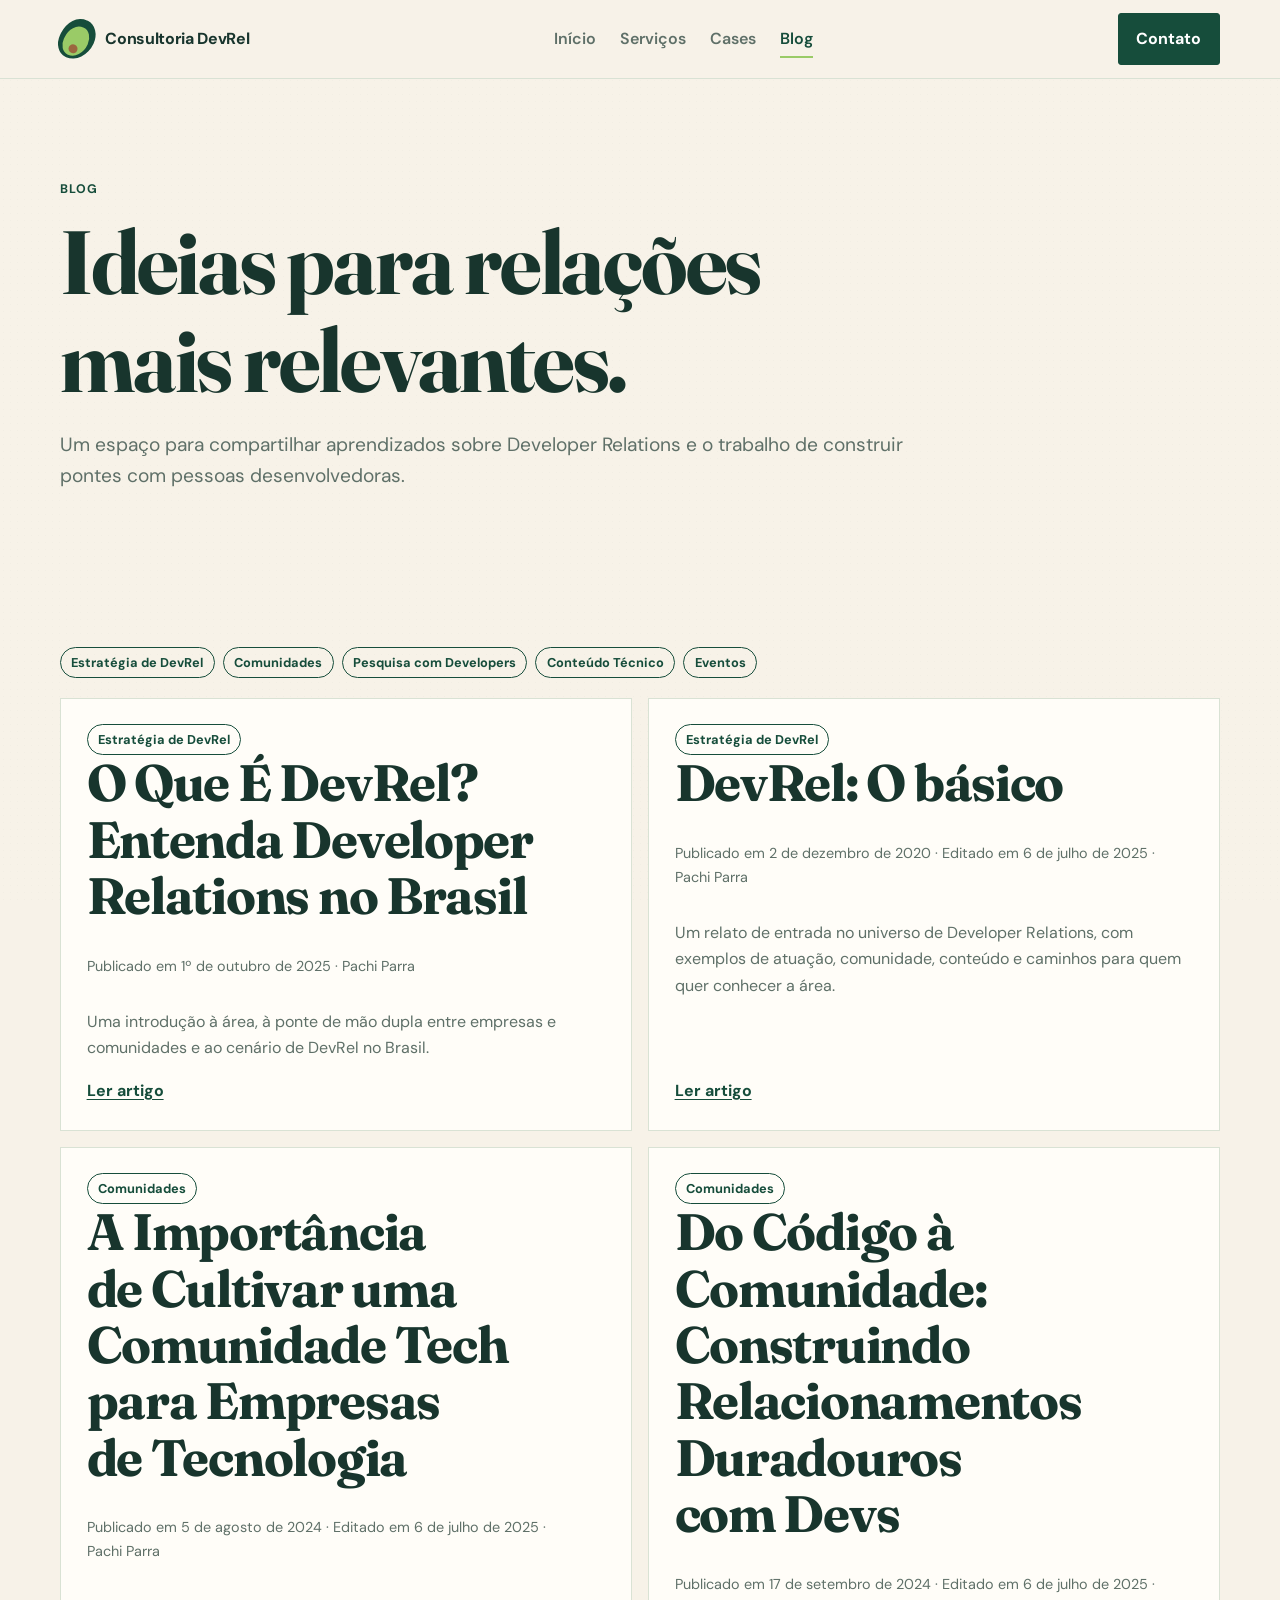
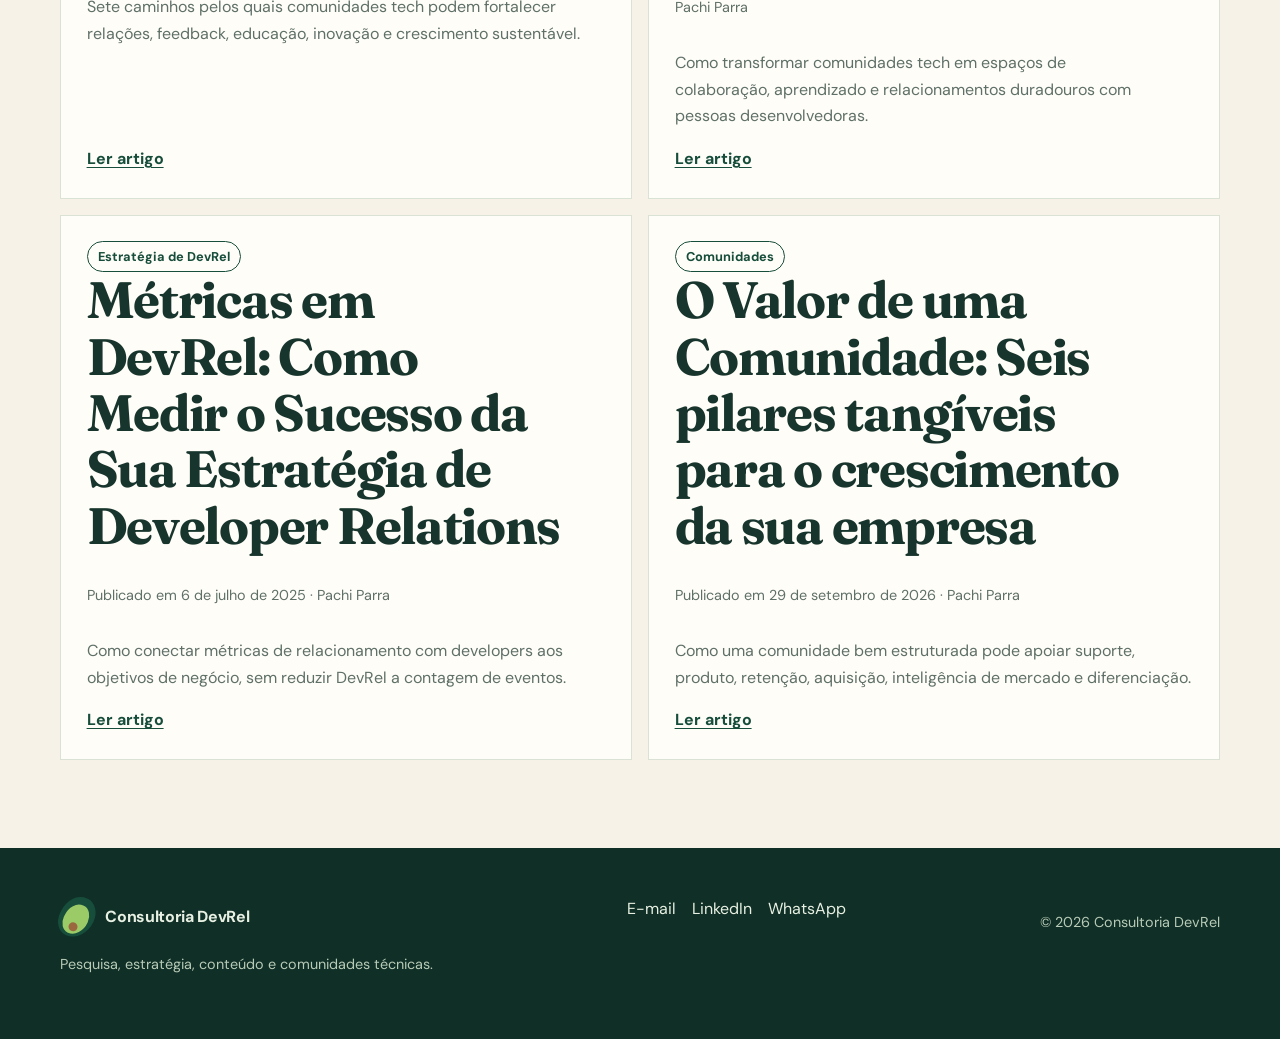
==== commit abb7e276: "Atualiza a data de publicação do artigo "O Valor de uma Comunidade" e adiciona um modelo de artigo p" ====
--- a/blog.html
+++ b/blog.html
@@ -27,7 +27,7 @@
         <article class="case-card"><span class="status">Comunidades</span><h2>A Importância de Cultivar uma Comunidade Tech para Empresas de Tecnologia</h2><p class="small">Publicado em 5 de agosto de 2024 · Editado em 6 de julho de 2025 · Pachi Parra</p><p>Sete caminhos pelos quais comunidades tech podem fortalecer relações, feedback, educação, inovação e crescimento sustentável.</p><a class="text-link" href="pages/blog/comunidade-tech-empresas.html">Ler artigo</a></article>
         <article class="case-card"><span class="status">Comunidades</span><h2>Do Código à Comunidade: Construindo Relacionamentos Duradouros com Devs</h2><p class="small">Publicado em 17 de setembro de 2024 · Editado em 6 de julho de 2025 · Pachi Parra</p><p>Como transformar comunidades tech em espaços de colaboração, aprendizado e relacionamentos duradouros com pessoas desenvolvedoras.</p><a class="text-link" href="pages/blog/do-codigo-a-comunidade.html">Ler artigo</a></article>
         <article class="case-card"><span class="status">Estratégia de DevRel</span><h2>Métricas em DevRel: Como Medir o Sucesso da Sua Estratégia de Developer Relations</h2><p class="small">Publicado em 6 de julho de 2025 · Pachi Parra</p><p>Como conectar métricas de relacionamento com developers aos objetivos de negócio, sem reduzir DevRel a contagem de eventos.</p><a class="text-link" href="pages/blog/metricas-em-devrel.html">Ler artigo</a></article>
-        <article class="case-card"><span class="status">Comunidades</span><h2>O Valor de uma Comunidade: Seis pilares tangíveis para o crescimento da sua empresa</h2><p class="small">Publicado em 29 de setembro de 2026 · Editado em 7 de novembro de 2025 · Pachi Parra</p><p>Como uma comunidade bem estruturada pode apoiar suporte, produto, retenção, aquisição, inteligência de mercado e diferenciação.</p><a class="text-link" href="pages/blog/valor-de-uma-comunidade.html">Ler artigo</a></article>
+        <article class="case-card"><span class="status">Comunidades</span><h2>O Valor de uma Comunidade: Seis pilares tangíveis para o crescimento da sua empresa</h2><p class="small">Publicado em 29 de setembro de 2026 · Pachi Parra</p><p>Como uma comunidade bem estruturada pode apoiar suporte, produto, retenção, aquisição, inteligência de mercado e diferenciação.</p><a class="text-link" href="pages/blog/valor-de-uma-comunidade.html">Ler artigo</a></article>
       </div>
     </div></section>
   </main>
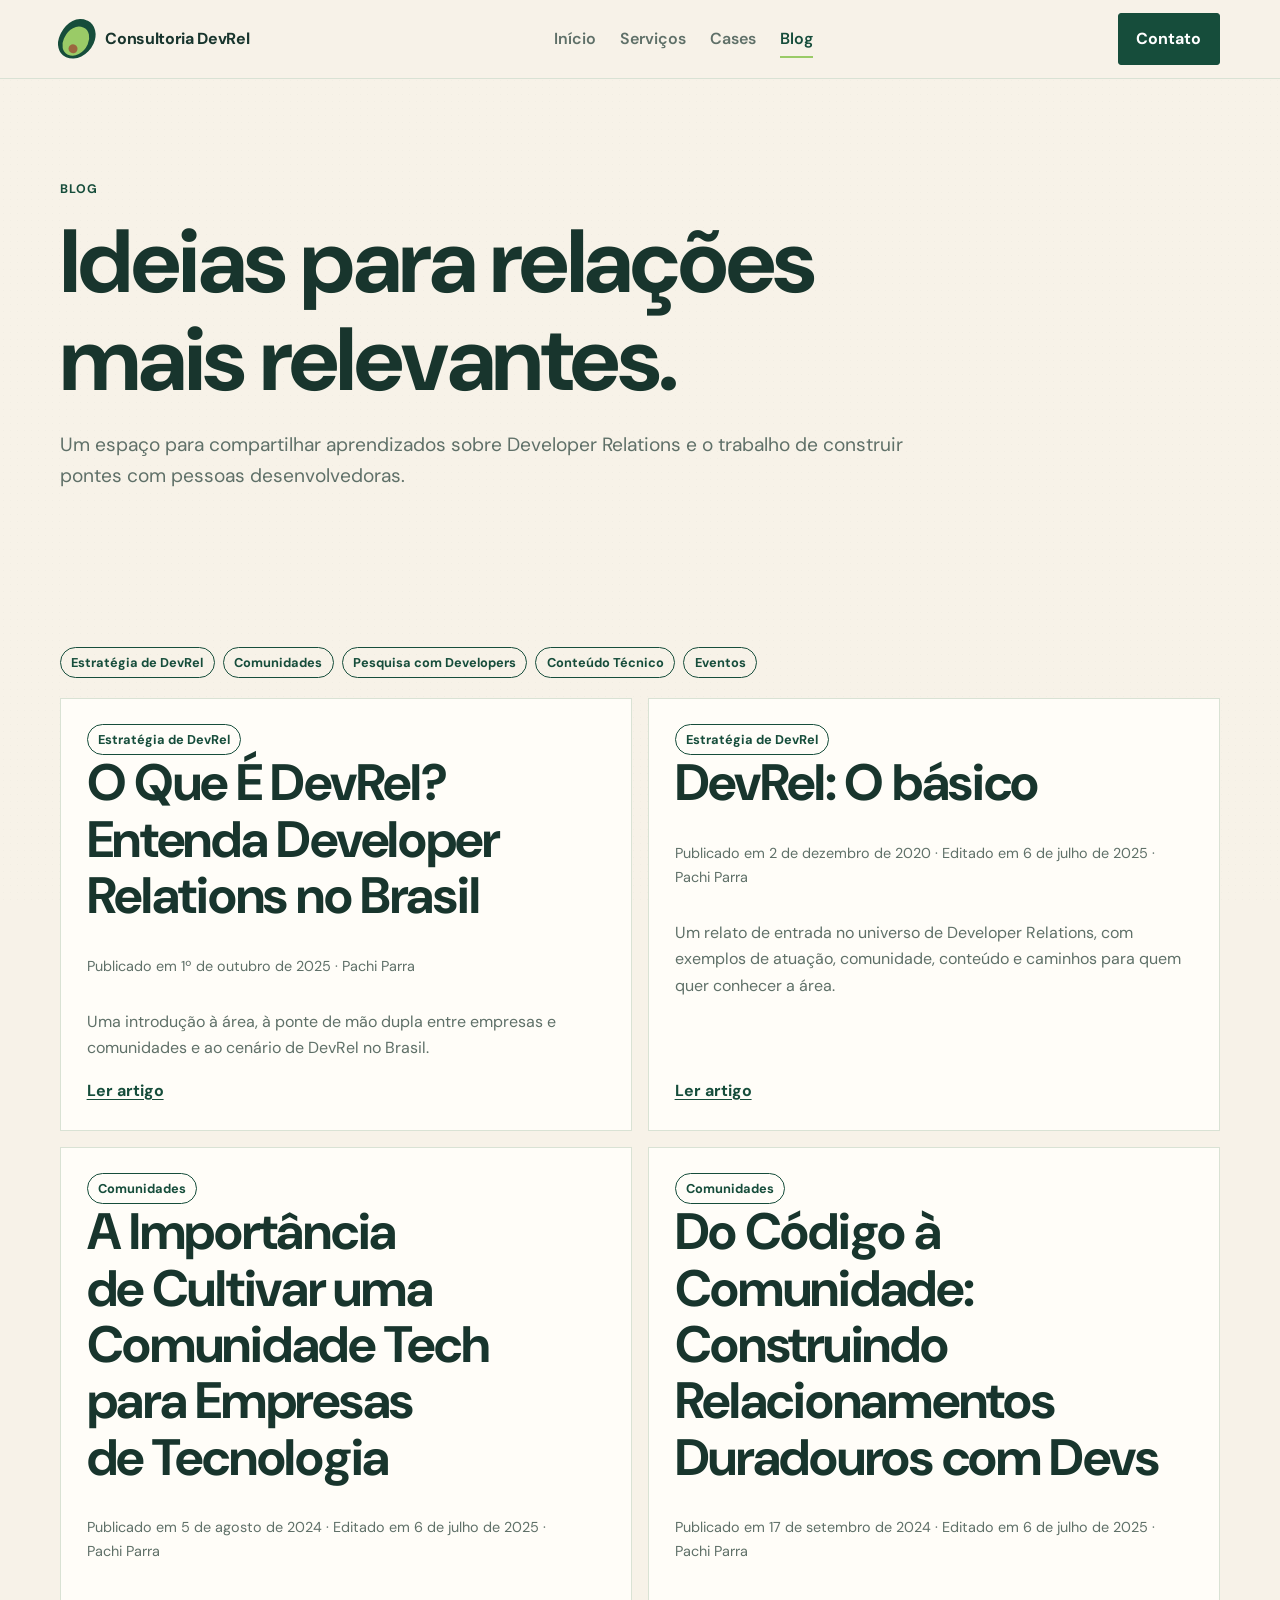
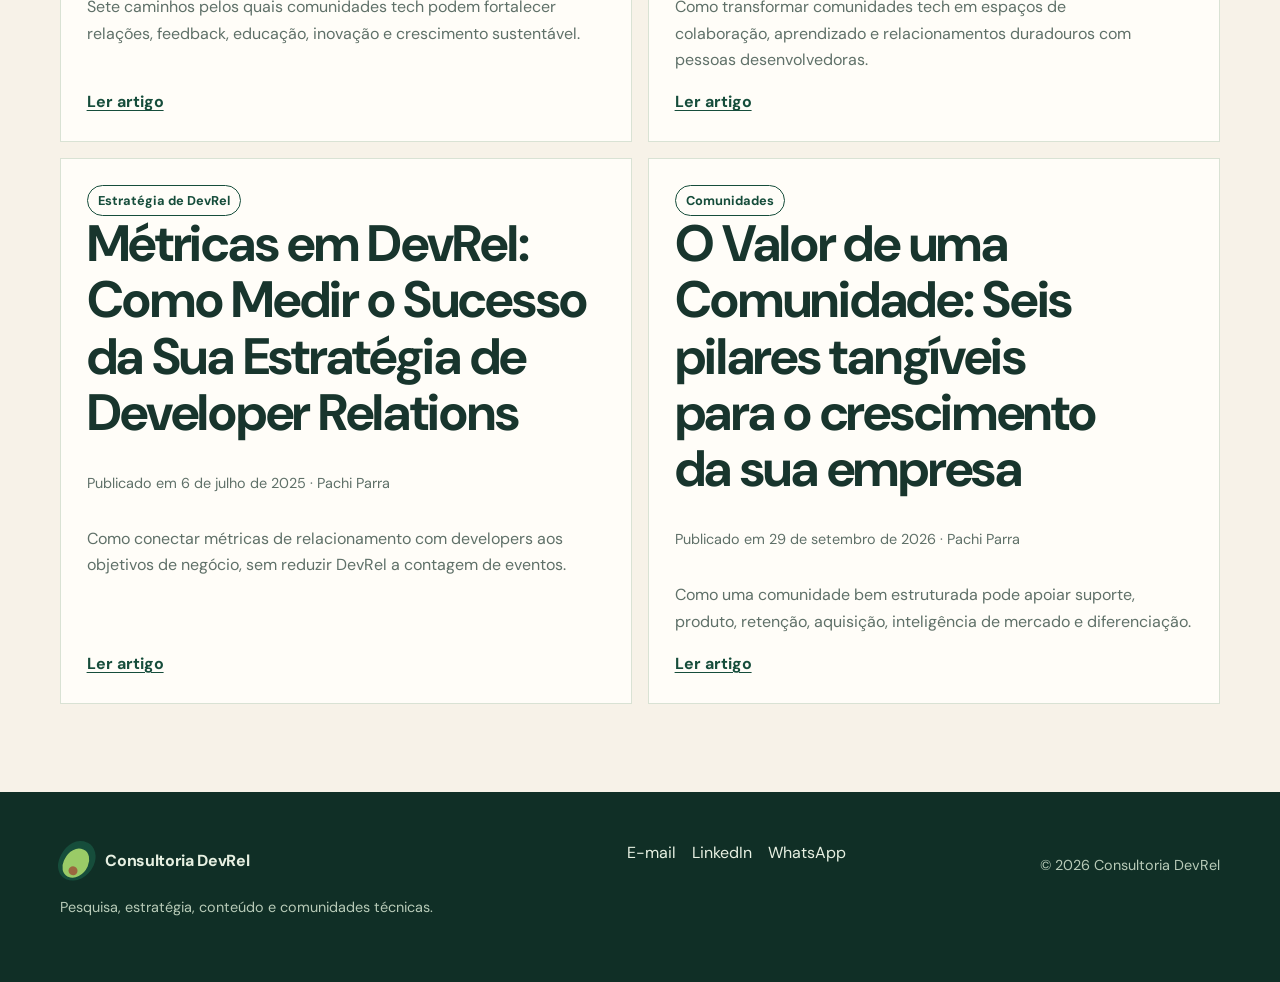
==== commit e4d81cda: "Atualiza links de ícone para usar a imagem 'logo.jpg' em vez de 'favicon.svg' em múltiplos arquivos " ====
--- a/blog.html
+++ b/blog.html
@@ -6,7 +6,7 @@
   <meta name="description" content="Artigos sobre Developer Relations, comunidades, pesquisa, conteúdo técnico e eventos.">
   <meta name="theme-color" content="#164d3b">
   <title>Blog | Consultoria DevRel</title>
-  <link rel="icon" href="assets/favicon.svg" type="image/svg+xml">
+  <link rel="icon" href="assets/logo.jpg" type="image/jpeg">
   <link rel="stylesheet" href="css/styles.css">
 </head>
 <body>
--- a/css/styles.css
+++ b/css/styles.css
@@ -1,4 +1,4 @@
-@import url('https://fonts.googleapis.com/css2?family=DM+Sans:wght@400;500;600;700&family=Fraunces:opsz,wght@9..144,600;9..144,700&display=swap');
+@import url('https://fonts.googleapis.com/css2?family=DM+Sans:wght@400;500;600;700&display=swap');
 
 :root { --cream:#f7f2e8; --paper:#fffdf8; --ink:#18352d; --muted:#5f7068; --green:#164d3b; --leaf:#9acb67; --lime:#d8edb5; --line:#d9e2d4; --focus:#d66b32; --max:1160px; }
 * { box-sizing:border-box; }
@@ -35,7 +35,7 @@
 .button-light { background:var(--lime); color:var(--green); border-color:var(--lime); }
 .hero { padding:7rem 0 5rem; background:linear-gradient(125deg,var(--cream) 60%,var(--lime)); }
 .eyebrow { color:var(--green); font-weight:700; letter-spacing:.08em; text-transform:uppercase; font-size:.78rem; }
-h1,h2,h3 { font-family:'Fraunces',Georgia,serif; line-height:1.1; letter-spacing:-.025em; margin:0 0 1rem; text-wrap:balance; }
+h1,h2,h3 { font-family:'DM Sans',sans-serif; line-height:1.1; letter-spacing:-.025em; margin:0 0 1rem; text-wrap:balance; font-weight:700; }
 h1 { font-size:clamp(2.8rem,7vw,5.8rem); max-width:850px; }
 h2 { font-size:clamp(2rem,4vw,3.4rem); }
 h3 { font-size:1.45rem; }
@@ -56,10 +56,13 @@
 .service-card a:hover,.text-link:hover { color:var(--focus); text-underline-offset:6px; }
 .band { background:var(--green); color:#fff; }
 .band .lede,.band p { color:#dce9dc; }
+.band .step { color:var(--ink); }
+.band .step h3 { color:var(--ink); }
+.band .step p { color:var(--muted); }
 .book { display:grid; grid-template-columns:1.15fr .85fr; gap:3rem; align-items:center; }
-.book-cover { min-height:290px; background:var(--leaf); padding:2rem; display:flex; align-items:end; position:relative; overflow:hidden; }
-.book-cover::after { content:'DEVREL'; position:absolute; right:-1rem; top:1rem; color:rgba(24,53,45,.14); font:700 5rem/1 'Fraunces',serif; transform:rotate(90deg); }
-.book-cover strong { font:700 2.4rem/1.05 'Fraunces',serif; max-width:280px; }
+.book-cover { min-height:290px; margin:0; display:flex; align-items:center; justify-content:center; position:relative; visibility:visible; }
+.book-cover img { display:block; width:min(100%,280px); height:auto; max-height:360px; object-fit:contain; filter:drop-shadow(12px 14px 0 rgba(22,77,59,.14)); transition:transform .45s cubic-bezier(.22,1,.36,1); }
+.book-cover:hover img { transform:translateY(-6px) rotate(1.5deg); }
 .contact-panel { display:grid; grid-template-columns:1fr 1fr 1fr; gap:1rem; }
 .contact-panel a { display:flex; flex-direction:column; gap:.3rem; padding:1rem; text-decoration:none; border:1px solid var(--line); }
 .contact-panel a { transition:background .3s,transform .3s cubic-bezier(.22,1,.36,1); }
